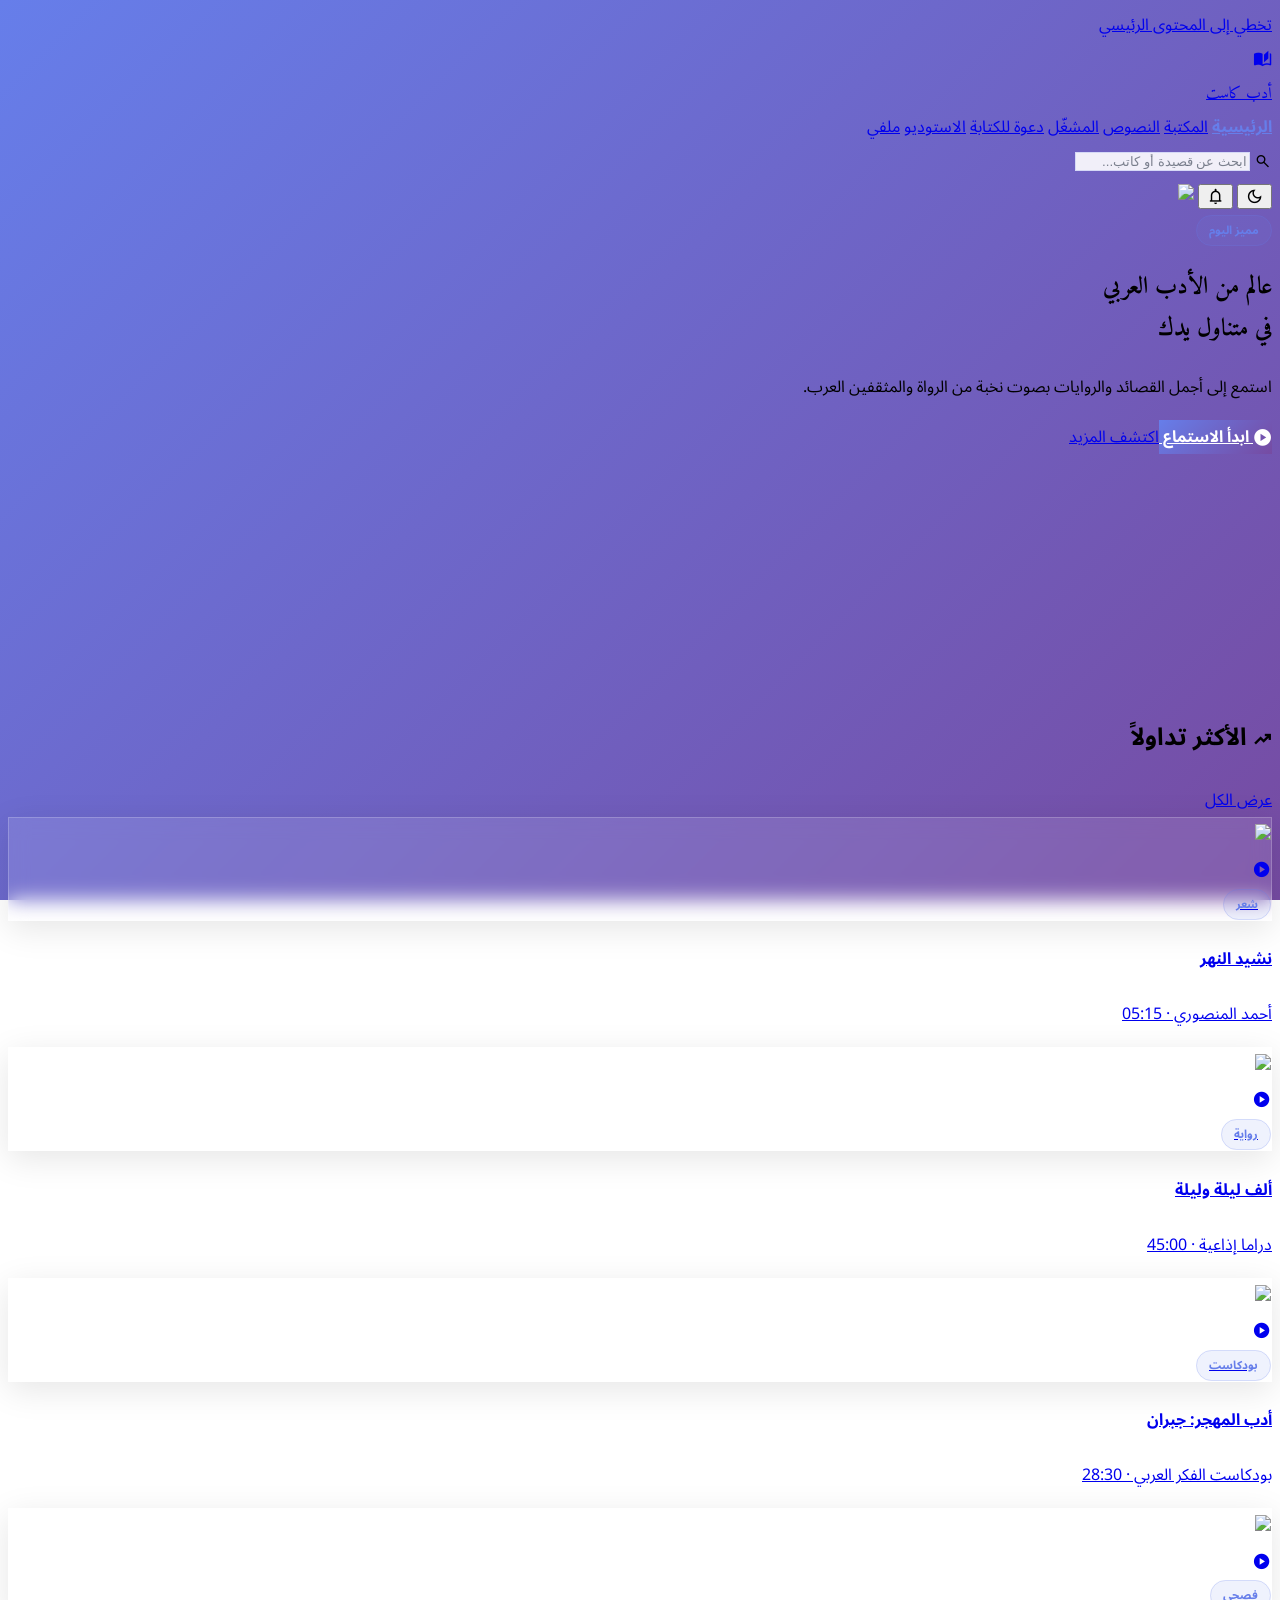
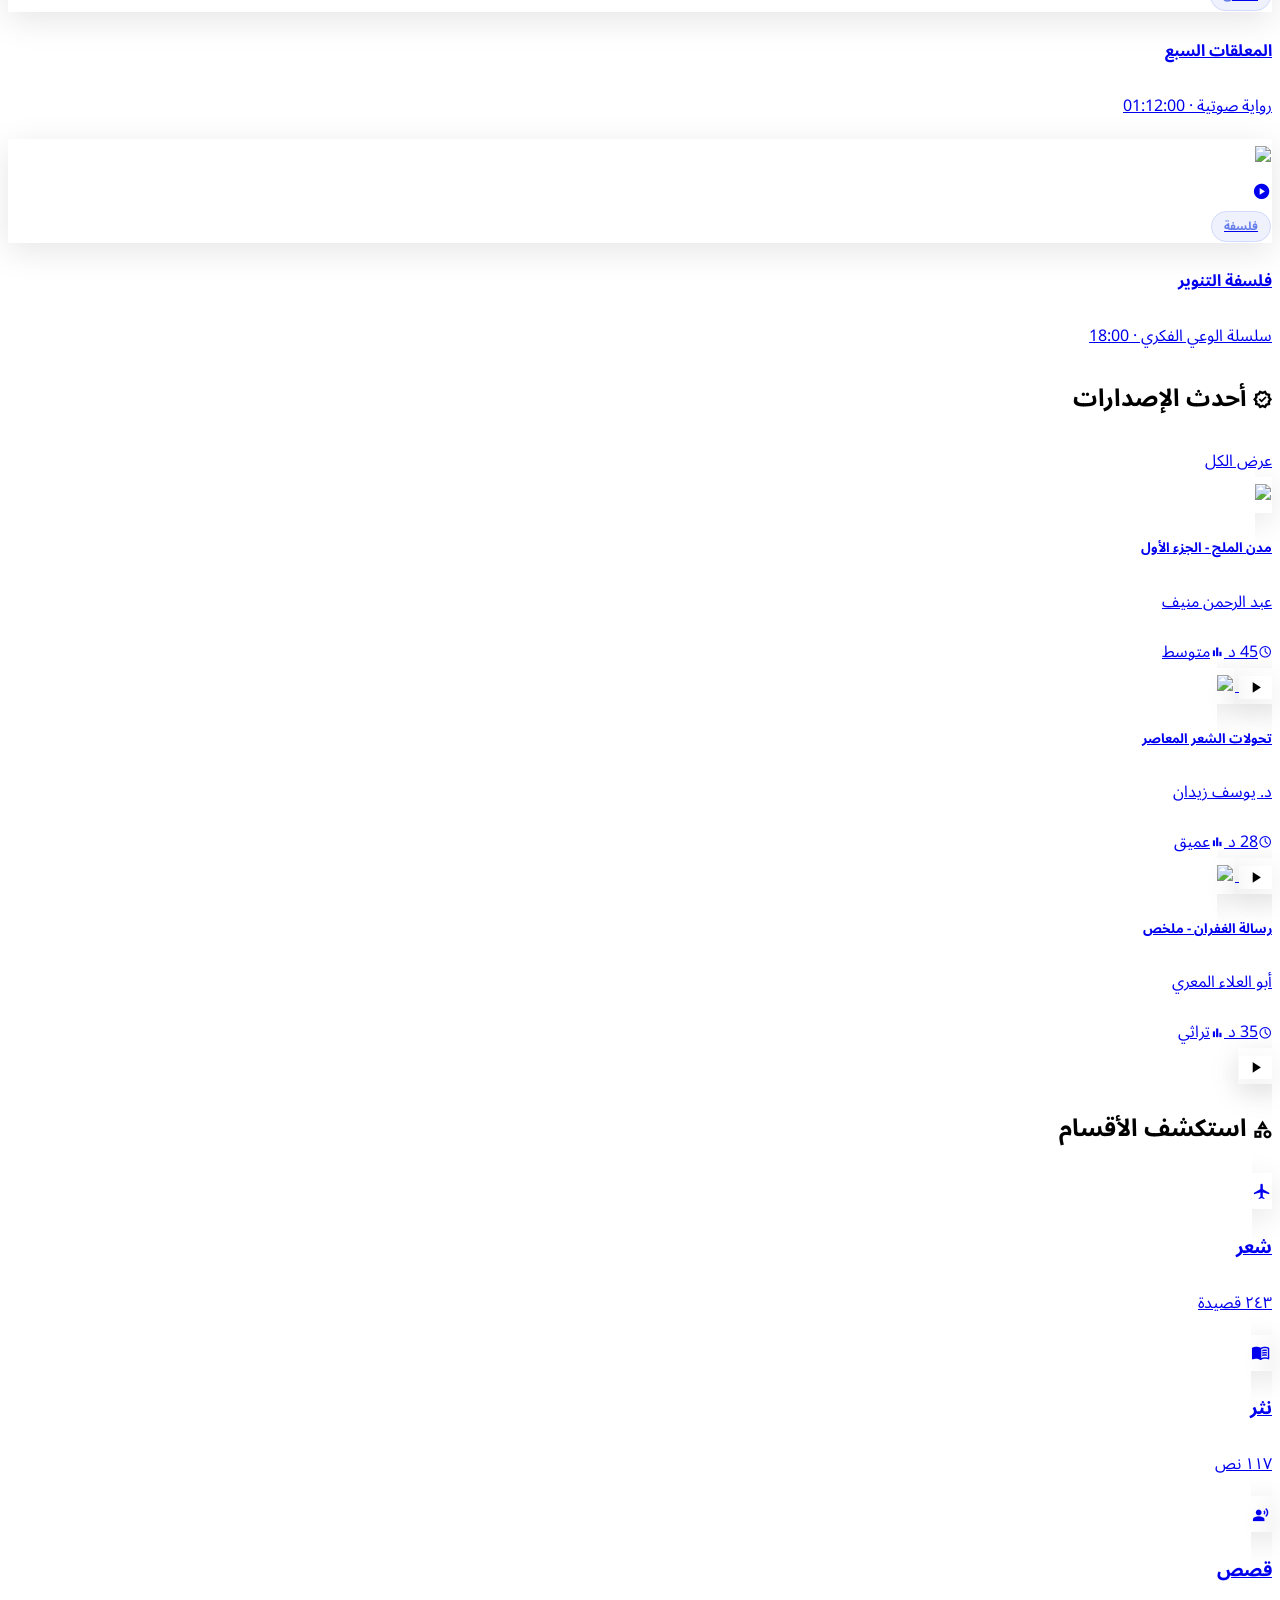
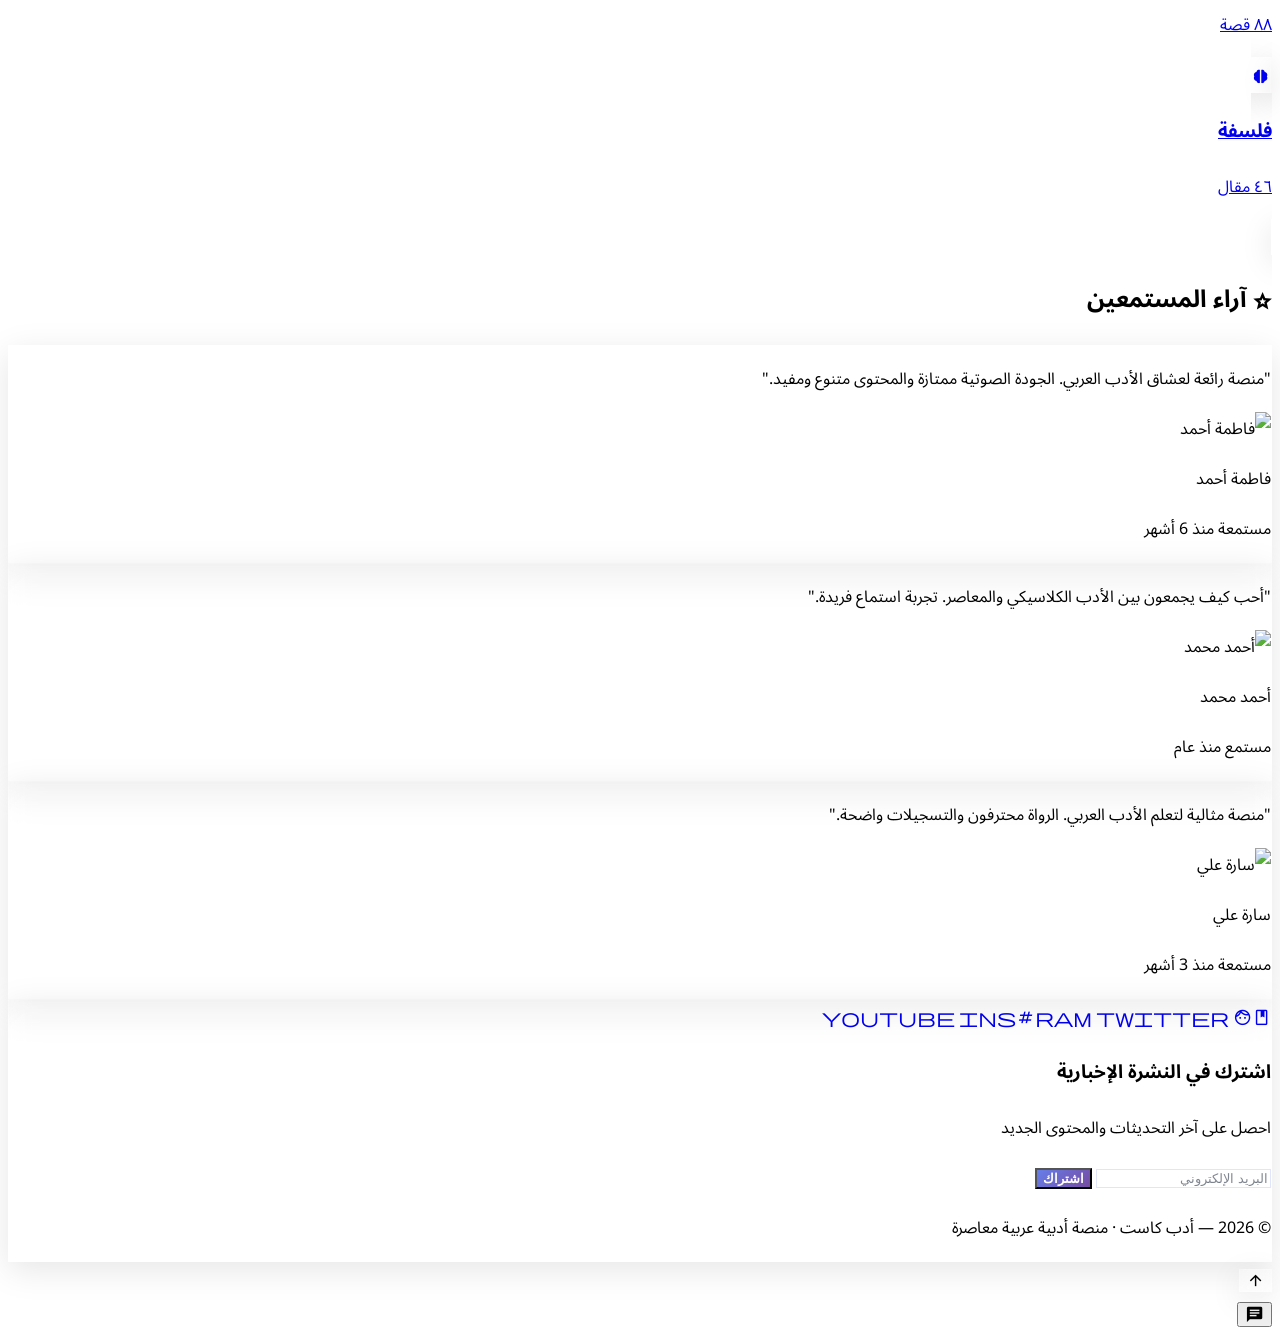
==== index.html @ 37cb01d5 "initial commit" ====
<!DOCTYPE html>
<html dir="rtl" lang="ar" class="dark">
<head>
<meta charset="utf-8"/>
<meta name="viewport" content="width=device-width, initial-scale=1.0"/>
<meta name="description" content="أدب كاست - منصة أدبية عربية للاستماع إلى القصائد والروايات بصوت نخبة من الرواة والمثقفين العرب"/>
<meta name="keywords" content="أدب عربي, قصائد, روايات, بودكاست, استماع, أدب كاست"/>
<meta property="og:title" content="أدب كاست - موسوعة أدبية عربية"/>
<meta property="og:description" content="استمع إلى أجمل الأدب العربي بصوت الرواة المحترفين"/>
<meta property="og:image" content="https://images.unsplash.com/photo-1532012197267-da84d127e765?w=1200&q=80"/>
<meta property="og:url" content="https://adabcast.com"/>
<meta name="twitter:card" content="summary_large_image"/>
<link rel="canonical" href="https://adabcast.com"/>
<link rel="icon" href="data:image/svg+xml,<svg xmlns='http://www.w3.org/2000/svg' viewBox='0 0 100 100'><text y='.9em' font-size='90'>📖</text></svg>"/>
<title>أدب كاست — موسوعة أدبية عربية</title>
<script src="https://cdn.tailwindcss.com?plugins=forms,container-queries"></script>
<link href="https://fonts.googleapis.com/css2?family=Noto+Sans+Arabic:wght@300;400;500;600;700;800;900&family=Amiri:ital,wght@0,400;0,700;1,400&display=swap" rel="stylesheet"/>
<link href="https://fonts.googleapis.com/css2?family=Material+Symbols+Outlined:wght,FILL@100..700,0..1&display=swap" rel="stylesheet"/>
<link rel="stylesheet" href="styles.css"/>
</head>
<body class="bg-bg-dark text-text-primary min-h-screen">

<!-- Floating shapes for visual appeal -->
<div class="floating-shape w-16 h-16 top-10 left-10"></div>
<div class="floating-shape w-12 h-12 top-20 right-20"></div>
<div class="floating-shape w-20 h-20 bottom-20 left-20"></div>
<div class="floating-shape w-8 h-8 bottom-40 right-10"></div>

<!-- Preloader -->
<div id="preloader" class="fixed inset-0 bg-bg-dark flex items-center justify-center z-50">
  <div class="animate-spin rounded-full h-12 w-12 border-b-2 border-primary"></div>
</div>

<!-- Skip to content -->
<a href="#main-content" class="sr-only focus:not-sr-only focus:absolute focus:top-4 focus:left-4 bg-primary text-bg-dark px-4 py-2 rounded-lg z-50">تخطي إلى المحتوى الرئيسي</a>

<!-- ===== TOP NAV ===== -->
<header class="sticky top-0 z-50 bg-bg-dark/95 backdrop-blur-md border-b border-primary/10 px-4 lg:px-8 h-16 flex items-center justify-between shadow-lg">
  <div class="flex items-center gap-6">
    <!-- Logo -->
    <a href="index.html" class="flex items-center gap-2">
      <div class="w-8 h-8 bg-primary rounded-lg flex items-center justify-center text-bg-dark">
        <span class="ms text-lg" style="font-variation-settings:'FILL' 1">auto_stories</span>
      </div>
      <span class="amiri text-xl font-bold text-primary">أدب كاست</span>
    </a>
    <!-- Nav links desktop -->
    <nav class="hidden lg:flex items-center gap-1">
      <a href="index.html" class="nav-link active px-3 py-1.5 rounded-lg text-sm hover:text-primary">الرئيسية</a>
      <a href="library.html" class="nav-link px-3 py-1.5 rounded-lg text-sm hover:text-primary text-text-secondary">المكتبة</a>
      <a href="texts.html" class="nav-link px-3 py-1.5 rounded-lg text-sm hover:text-primary text-text-secondary">النصوص</a>
      <a href="player.html" class="nav-link px-3 py-1.5 rounded-lg text-sm hover:text-primary text-text-secondary">المشغّل</a>
      <a href="submit.html" class="nav-link px-3 py-1.5 rounded-lg text-sm hover:text-primary text-text-secondary">دعوة للكتابة</a>
      <a href="studio.html" class="nav-link px-3 py-1.5 rounded-lg text-sm hover:text-primary text-text-secondary">الاستوديو</a>
      <a href="profile.html" class="nav-link px-3 py-1.5 rounded-lg text-sm hover:text-primary text-text-secondary">ملفي</a>
    </nav>
  </div>
  <div class="flex items-center gap-3">
    <!-- Search -->
    <div class="relative hidden md:block">
      <span class="ms absolute right-3 top-1/2 -translate-y-1/2 text-primary/70" style="font-size:1.1rem">search</span>
      <input class="pr-9 pl-4 py-2 rounded-full text-sm w-52 bg-bg-card border border-primary/20 text-text-primary placeholder-text-secondary focus:border-primary/50 transition-colors" placeholder="ابحث عن قصيدة أو كاتب..."/>
    </div>
    <button onclick="toggleDarkMode()" class="w-9 h-9 rounded-full bg-bg-card border border-primary/20 text-primary flex items-center justify-center hover:bg-primary hover:text-bg-light hover:border-primary transition-all" aria-label="تبديل الوضع المظلم">
      <span class="ms" id="dark-mode-icon">dark_mode</span>
    </button>
    <button class="w-9 h-9 rounded-full bg-bg-card border border-primary/20 text-primary flex items-center justify-center hover:bg-primary hover:text-bg-light hover:border-primary transition-all">
      <span class="ms">notifications</span>
    </button>
    <a href="profile.html" class="w-9 h-9 rounded-full overflow-hidden border-2 border-primary/30 block hover:border-primary/60 transition-all">
      <img src="https://i.pravatar.cc/40?img=3" class="w-full h-full object-cover"/>
    </a>
  </div>
</header>

<!-- ===== PAGES WRAPPER ===== -->
<div id="pages">

<!-- ============================================================ -->
<!-- HOME PAGE -->
<!-- ============================================================ -->
<div id="page-home" class="page active">

  <!-- Hero Banner -->
  <section class="relative overflow-hidden" style="height:480px" id="main-content">
    <div class="absolute inset-0" style="background:linear-gradient(to left, rgba(10,10,10,0.85) 0%, rgba(10,10,10,0.4) 60%), url('https://images.unsplash.com/photo-1532012197267-da84d127e765?w=1600&q=80') center/cover"></div>
    <div class="absolute inset-0 bg-gradient-to-t from-bg-dark via-transparent to-transparent"></div>
    <div class="relative h-full flex flex-col justify-center px-8 lg:px-20 max-w-2xl">
      <span class="tag mb-4 w-fit">مميز اليوم</span>
      <h1 class="amiri text-4xl lg:text-6xl font-bold leading-tight mb-4 text-white drop-shadow-lg">عالم من الأدب العربي<br/>في متناول يدك</h1>
      <p class="text-text-secondary text-lg mb-8 leading-relaxed">استمع إلى أجمل القصائد والروايات بصوت نخبة من الرواة والمثقفين العرب.</p>
      <div class="flex gap-3">
        <a href="player.html" class="btn-primary px-6 py-3 rounded-full flex items-center gap-2 inline-flex">
          <span class="ms" style="font-variation-settings:'FILL' 1">play_circle</span>
          ابدأ الاستماع
        </a>
        <a href="library.html" class="px-6 py-3 rounded-full border border-primary/30 bg-bg-card/50 hover:bg-bg-card hover:border-primary/50 transition-all inline-block text-text-primary hover:text-primary">
          اكتشف المزيد
        </a>
      </div>
    </div>
    <div class="absolute bottom-6 left-1/2 -translate-x-1/2 flex gap-2">
      <div class="w-6 h-1.5 rounded-full bg-primary"></div>
      <div class="w-1.5 h-1.5 rounded-full bg-white/30"></div>
      <div class="w-1.5 h-1.5 rounded-full bg-white/30"></div>
    </div>
  </section>

  <div class="px-6 lg:px-12 py-10 flex-1">

    <!-- Trending -->
    <section class="mb-12">
      <div class="flex items-center justify-between mb-6">
        <h2 class="text-xl font-bold flex items-center gap-2 text-white drop-shadow-lg"><span class="ms text-primary">trending_up</span> الأكثر تداولاً</h2>
        <a href="library.html" class="text-primary text-sm font-semibold hover:underline">عرض الكل</a>
      </div>
      <div class="flex gap-5 overflow-x-auto no-scrollbar pb-2">
        <!-- cards -->
        <a href="player.html" class="flex-none w-52 hover-lift block">
          <div class="relative aspect-square rounded-xl overflow-hidden mb-3 glass-card">
            <img src="https://images.unsplash.com/photo-1481627834876-b7833e8f5570?w=400&q=80" class="w-full h-full object-cover"/>
            <div class="absolute inset-0 bg-black/20 opacity-0 hover:opacity-100 transition flex items-center justify-center">
              <span class="ms text-white text-5xl" style="font-variation-settings:'FILL' 1">play_circle</span>
            </div>
            <span class="absolute top-2 right-2 tag text-xs">شعر</span>
          </div>
          <h4 class="font-bold truncate text-sm text-white drop-shadow-lg">نشيد النهر</h4>
          <p class="text-xs text-text-secondary">أحمد المنصوري · 05:15</p>
        </a>
        <a href="player.html" class="flex-none w-52 hover-lift block">
          <div class="relative aspect-square rounded-xl overflow-hidden mb-3 glass-card">
            <img src="https://images.unsplash.com/photo-1544716278-ca5e3f4abd8c?w=400&q=80" class="w-full h-full object-cover"/>
            <div class="absolute inset-0 bg-black/20 opacity-0 hover:opacity-100 transition flex items-center justify-center">
              <span class="ms text-white text-5xl" style="font-variation-settings:'FILL' 1">play_circle</span>
            </div>
            <span class="absolute top-2 right-2 tag text-xs">رواية</span>
          </div>
          <h4 class="font-bold truncate text-sm text-white drop-shadow-lg">ألف ليلة وليلة</h4>
          <p class="text-xs text-text-secondary">دراما إذاعية · 45:00</p>
        </a>
        <a href="player.html" class="flex-none w-52 hover-lift block">
          <div class="relative aspect-square rounded-xl overflow-hidden mb-3 glass-card">
            <img src="https://images.unsplash.com/photo-1550399105-c4db5fb85c18?w=400&q=80" class="w-full h-full object-cover"/>
            <div class="absolute inset-0 bg-black/20 opacity-0 hover:opacity-100 transition flex items-center justify-center">
              <span class="ms text-white text-5xl" style="font-variation-settings:'FILL' 1">play_circle</span>
            </div>
            <span class="absolute top-2 right-2 tag text-xs">بودكاست</span>
          </div>
          <h4 class="font-bold truncate text-sm text-white drop-shadow-lg">أدب المهجر: جبران</h4>
          <p class="text-xs text-text-secondary">بودكاست الفكر العربي · 28:30</p>
        </a>
        <a href="player.html" class="flex-none w-52 hover-lift block">
          <div class="relative aspect-square rounded-xl overflow-hidden mb-3 glass-card">
            <img src="https://images.unsplash.com/photo-1457369804613-52c61a468e7d?w=400&q=80" class="w-full h-full object-cover"/>
            <div class="absolute inset-0 bg-black/20 opacity-0 hover:opacity-100 transition flex items-center justify-center">
              <span class="ms text-white text-5xl" style="font-variation-settings:'FILL' 1">play_circle</span>
            </div>
            <span class="absolute top-2 right-2 tag text-xs">فصحى</span>
          </div>
          <h4 class="font-bold truncate text-sm text-white drop-shadow-lg">المعلقات السبع</h4>
          <p class="text-xs text-text-secondary">رواية صوتية · 01:12:00</p>
        </a>
        <a href="player.html" class="flex-none w-52 hover-lift block">
          <div class="relative aspect-square rounded-xl overflow-hidden mb-3 glass-card">
            <img src="https://images.unsplash.com/photo-1491841573634-28140fc7ced7?w=400&q=80" class="w-full h-full object-cover"/>
            <div class="absolute inset-0 bg-black/20 opacity-0 hover:opacity-100 transition flex items-center justify-center">
              <span class="ms text-white text-5xl" style="font-variation-settings:'FILL' 1">play_circle</span>
            </div>
            <span class="absolute top-2 right-2 tag text-xs">فلسفة</span>
          </div>
          <h4 class="font-bold truncate text-sm text-white drop-shadow-lg">فلسفة التنوير</h4>
          <p class="text-xs text-text-secondary">سلسلة الوعي الفكري · 18:00</p>
        </a>
      </div>
    </section>

    <!-- Latest Releases -->
    <section class="mb-12">
      <div class="flex items-center justify-between mb-6">
        <h2 class="text-xl font-bold flex items-center gap-2 text-white drop-shadow-lg"><span class="ms text-primary">new_releases</span> أحدث الإصدارات</h2>
        <a href="library.html" class="text-primary text-sm font-semibold hover:underline">عرض الكل</a>
      </div>
      <div class="grid grid-cols-1 md:grid-cols-2 lg:grid-cols-3 gap-4">
        <a href="player.html" class="flex items-center gap-4 p-4 glass-card hover-lift block">
          <img src="https://images.unsplash.com/photo-1532012197267-da84d127e765?w=120&q=80" class="w-16 h-16 rounded-lg object-cover flex-none"/>
          <div class="flex-1 min-w-0">
            <h5 class="font-bold truncate text-sm text-white drop-shadow-lg">مدن الملح - الجزء الأول</h5>
            <p class="text-xs text-text-secondary mb-2">عبد الرحمن منيف</p>
            <div class="flex gap-3 text-xs text-text-secondary">
              <span class="flex items-center gap-1"><span class="ms" style="font-size:0.9rem">schedule</span>45 د</span>
              <span class="flex items-center gap-1"><span class="ms" style="font-size:0.9rem">bar_chart</span>متوسط</span>
            </div>
          </div>
          <button class="w-9 h-9 rounded-full glass-card text-primary flex items-center justify-center hover:bg-primary hover:text-white transition flex-none">
            <span class="ms" style="font-variation-settings:'FILL' 1">play_arrow</span>
          </button>
        </a>
        <a href="player.html" class="flex items-center gap-4 p-4 glass-card hover-lift block">
          <img src="https://images.unsplash.com/photo-1544716278-ca5e3f4abd8c?w=120&q=80" class="w-16 h-16 rounded-lg object-cover flex-none"/>
          <div class="flex-1 min-w-0">
            <h5 class="font-bold truncate text-sm text-white drop-shadow-lg">تحولات الشعر المعاصر</h5>
            <p class="text-xs text-text-secondary mb-2">د. يوسف زيدان</p>
            <div class="flex gap-3 text-xs text-text-secondary">
              <span class="flex items-center gap-1"><span class="ms" style="font-size:0.9rem">schedule</span>28 د</span>
              <span class="flex items-center gap-1"><span class="ms" style="font-size:0.9rem">bar_chart</span>عميق</span>
            </div>
          </div>
          <button class="w-9 h-9 rounded-full glass-card text-primary flex items-center justify-center hover:bg-primary hover:text-white transition flex-none">
            <span class="ms" style="font-variation-settings:'FILL' 1">play_arrow</span>
          </button>
        </a>
        <a href="player.html" class="flex items-center gap-4 p-4 glass-card hover-lift block">
          <img src="https://images.unsplash.com/photo-1550399105-c4db5fb85c18?w=120&q=80" class="w-16 h-16 rounded-lg object-cover flex-none"/>
          <div class="flex-1 min-w-0">
            <h5 class="font-bold truncate text-sm text-white drop-shadow-lg">رسالة الغفران - ملخص</h5>
            <p class="text-xs text-text-secondary mb-2">أبو العلاء المعري</p>
            <div class="flex gap-3 text-xs text-text-secondary">
              <span class="flex items-center gap-1"><span class="ms" style="font-size:0.9rem">schedule</span>35 د</span>
              <span class="flex items-center gap-1"><span class="ms" style="font-size:0.9rem">bar_chart</span>تراثي</span>
            </div>
          </div>
          <button class="w-9 h-9 rounded-full glass-card text-primary flex items-center justify-center hover:bg-primary hover:text-white transition flex-none">
            <span class="ms" style="font-variation-settings:'FILL' 1">play_arrow</span>
          </button>
        </a>
      </div>
    </section>

    <!-- Categories -->
    <section>
      <h2 class="text-xl font-bold mb-6 flex items-center gap-2 text-white drop-shadow-lg"><span class="ms text-primary">category</span> استكشف الأقسام</h2>
      <div class="grid grid-cols-2 md:grid-cols-4 gap-4">
        <a href="library.html" class="glass-card rounded-xl p-5 text-center hover-lift block">
          <span class="ms text-primary text-4xl mb-3 block text-white drop-shadow-lg" style="font-variation-settings:'FILL' 1">flight</span>
          <h3 class="font-bold">شعر</h3>
          <p class="text-xs text-text-secondary mt-1">٢٤٣ قصيدة</p>
        </a>
        <a href="library.html" class="glass-card rounded-xl p-5 text-center hover-lift block">
          <span class="ms text-primary text-4xl mb-3 block text-white drop-shadow-lg" style="font-variation-settings:'FILL' 1">menu_book</span>
          <h3 class="font-bold">نثر</h3>
          <p class="text-xs text-text-secondary mt-1">١١٧ نص</p>
        </a>
        <a href="library.html" class="glass-card rounded-xl p-5 text-center hover-lift block">
          <span class="ms text-primary text-4xl mb-3 block text-white drop-shadow-lg" style="font-variation-settings:'FILL' 1">record_voice_over</span>
          <h3 class="font-bold">قصص</h3>
          <p class="text-xs text-text-secondary mt-1">٨٨ قصة</p>
        </a>
        <a href="library.html" class="glass-card rounded-xl p-5 text-center hover-lift block">
          <span class="ms text-primary text-4xl mb-3 block text-white drop-shadow-lg" style="font-variation-settings:'FILL' 1">neurology</span>
          <h3 class="font-bold">فلسفة</h3>
          <p class="text-xs text-text-secondary mt-1">٤٦ مقال</p>
        </a>
      </div>
    </section>

    <!-- Testimonials -->
    <section class="mt-12">
      <h2 class="text-xl font-bold mb-6 flex items-center gap-2 text-white drop-shadow-lg"><span class="ms text-primary">star</span> آراء المستمعين</h2>
      <div class="grid grid-cols-1 md:grid-cols-3 gap-4">
        <div class="glass-card rounded-xl p-6 hover-lift">
          <p class="text-sm text-text-secondary mb-4">"منصة رائعة لعشاق الأدب العربي. الجودة الصوتية ممتازة والمحتوى متنوع ومفيد."</p>
          <div class="flex items-center gap-2">
            <img src="https://i.pravatar.cc/40?img=1" class="w-8 h-8 rounded-full" loading="lazy" alt="فاطمة أحمد"/>
            <div>
              <p class="text-sm font-bold">فاطمة أحمد</p>
              <p class="text-xs text-text-secondary">مستمعة منذ 6 أشهر</p>
            </div>
          </div>
        </div>
        <div class="glass-card rounded-xl p-6 hover-lift">
          <p class="text-sm text-text-secondary mb-4">"أحب كيف يجمعون بين الأدب الكلاسيكي والمعاصر. تجربة استماع فريدة."</p>
          <div class="flex items-center gap-2">
            <img src="https://i.pravatar.cc/40?img=2" class="w-8 h-8 rounded-full" loading="lazy" alt="أحمد محمد"/>
            <div>
              <p class="text-sm font-bold">أحمد محمد</p>
              <p class="text-xs text-text-secondary">مستمع منذ عام</p>
            </div>
          </div>
        </div>
        <div class="glass-card rounded-xl p-6 hover-lift">
          <p class="text-sm text-text-secondary mb-4">"منصة مثالية لتعلم الأدب العربي. الرواة محترفون والتسجيلات واضحة."</p>
          <div class="flex items-center gap-2">
            <img src="https://i.pravatar.cc/40?img=3" class="w-8 h-8 rounded-full" loading="lazy" alt="سارة علي"/>
            <div>
              <p class="text-sm font-bold">سارة علي</p>
              <p class="text-xs text-text-secondary">مستمعة منذ 3 أشهر</p>
            </div>
          </div>
        </div>
      </div>
    </section>

  </div>

  <!-- Footer -->
  <footer class="glass-card text-center py-6 text-xs text-text-secondary border-t border-white/20">
    <div class="flex justify-center gap-4 mb-4">
      <a href="#" class="text-text-secondary hover:text-primary transition hover:scale-110" aria-label="فيسبوك"><span class="ms">facebook</span></a>
      <a href="#" class="text-text-secondary hover:text-primary transition hover:scale-110" aria-label="تويتر"><span class="ms">twitter</span></a>
      <a href="#" class="text-text-secondary hover:text-primary transition hover:scale-110" aria-label="إنستغرام"><span class="ms">instagram</span></a>
      <a href="#" class="text-text-secondary hover:text-primary transition hover:scale-110" aria-label="يوتيوب"><span class="ms">youtube</span></a>
    </div>
    <div class="border-t border-white/20 pt-6 mt-6">
      <h3 class="font-bold mb-2 text-white drop-shadow-lg">اشترك في النشرة الإخبارية</h3>
      <p class="text-xs text-text-secondary mb-4">احصل على آخر التحديثات والمحتوى الجديد</p>
      <div class="flex gap-2 max-w-xs mx-auto">
        <input type="email" placeholder="البريد الإلكتروني" class="flex-1 px-3 py-2 rounded-lg text-sm bg-bg-card border border-primary/20 text-text-primary placeholder-text-secondary focus:border-primary/50 transition-colors" aria-label="البريد الإلكتروني"/>
        <button onclick="subscribeNewsletter()" class="btn-primary px-4 py-2 rounded-lg text-sm hover-lift">اشتراك</button>
      </div>
    </div>
    <p class="mt-4 text-text-secondary">© 2026 — أدب كاست · منصة أدبية عربية معاصرة</p>
  </footer>
</div>

</div>

<!-- Back to top -->
<button onclick="window.scrollTo({top:0,behavior:'smooth'})" class="fixed bottom-20 left-7 z-40 w-12 h-12 glass-card text-primary rounded-full shadow-lg flex items-center justify-center opacity-0 transition-all hover:scale-110 hover:shadow-xl" id="back-to-top" aria-label="العودة إلى الأعلى">
  <span class="ms">arrow_upward</span>
</button>

<!-- Floating chat button -->
<div class="fixed bottom-7 left-7 z-[100]">
  <button class="w-14 h-14 bg-primary text-bg-dark rounded-full shadow-2xl shadow-primary/30 flex items-center justify-center overflow-hidden relative group">
    <span class="absolute inset-0 bg-white/20 scale-0 group-hover:scale-150 rounded-full transition-transform duration-500"></span>
    <span class="ms text-2xl relative z-10" style="font-variation-settings:'FILL' 1;animation:pulse-ring 2s ease-out infinite;">chat</span>
  </button>
</div>

<script src="script.js"></script>
</body>
</html>
---- styles.css ----
* { box-sizing: border-box; }
body { 
  font-family: 'Noto Sans Arabic', sans-serif; 
  background: linear-gradient(135deg, #667eea 0%, #764ba2 100%);
  background-attachment: fixed;
  min-height: 100vh;
}
.amiri { font-family: 'Amiri', serif; }
::-webkit-scrollbar { width: 5px; height: 5px; }
::-webkit-scrollbar-track { background: rgba(255,255,255,0.1); border-radius: 10px; }
::-webkit-scrollbar-thumb { background: rgba(102,126,234,0.6); border-radius: 10px; }
::-webkit-scrollbar-thumb:hover { background: #667eea; }
.no-scrollbar::-webkit-scrollbar { display: none; }
.no-scrollbar { -ms-overflow-style: none; scrollbar-width: none; }
.page { display: none; }
.page.active { display: flex; flex-direction: column; min-height: calc(100vh - 64px); }
.nav-link { transition: color 0.2s; }
.nav-link.active { color: #667eea; font-weight: 700; }
.progress-bar { cursor: pointer; }
@keyframes pulse-ring { 0% { transform: scale(0.95); opacity: 1; } 70% { transform: scale(1.1); opacity: 0; } 100% { transform: scale(0.95); opacity: 0; } }
.pulse-ring::before { content: ''; position: absolute; inset: -6px; border-radius: 50%; border: 2px solid #667eea; animation: pulse-ring 1.8s ease-out infinite; }
@keyframes waveform { 0%, 100% { height: 8px; } 50% { height: 24px; } }
.wave-bar { animation: waveform 1s ease-in-out infinite; background: #667eea; border-radius: 2px; width: 3px; }
.wave-bar:nth-child(2) { animation-delay: 0.15s; }
.wave-bar:nth-child(3) { animation-delay: 0.3s; }
.wave-bar:nth-child(4) { animation-delay: 0.45s; }
.wave-bar:nth-child(5) { animation-delay: 0.6s; }
.sidebar-link { transition: all 0.18s; }
.sidebar-link.active { background: rgba(102,126,234,0.15); color: #667eea; }
.card-hover { transition: transform 0.2s, box-shadow 0.2s; }
.card-hover:hover { transform: translateY(-2px); box-shadow: 0 8px 30px rgba(102,126,234,0.2); }
.btn-primary { background: linear-gradient(135deg, #667eea 0%, #764ba2 100%); color: white; font-weight: 700; transition: all 0.2s; }
.btn-primary:hover { background: linear-gradient(135deg, #764ba2 0%, #667eea 100%); box-shadow: 0 4px 20px rgba(102,126,234,0.4); }
.tag { background: rgba(102,126,234,0.1); color: #667eea; border: 1px solid rgba(102,126,234,0.2); border-radius: 9999px; padding: 2px 12px; font-size: 0.72rem; font-weight: 700; }
input, select, textarea { background: rgba(255,255,255,0.9) !important; border: 1px solid rgba(102,126,234,0.2) !important; color: #2d3748 !important; }
input:focus, select:focus, textarea:focus { border-color: #667eea !important; outline: none; box-shadow: 0 0 0 2px rgba(102,126,234,0.15); }
input::placeholder, textarea::placeholder { color: rgba(45,55,72,0.6) !important; }
option { background: #f8f9fa; color: #2d3748; }
.stat-card { background: rgba(255,255,255,0.9); border: 1px solid rgba(102,126,234,0.2); border-radius: 0.75rem; padding: 1.25rem; backdrop-filter: blur(10px); }
.upload-zone { border: 2px dashed rgba(102,126,234,0.4); border-radius: 1rem; transition: all 0.2s; }
.upload-zone:hover { border-color: #667eea; background: rgba(102,126,234,0.05); }
.ms { font-family: 'Material Symbols Outlined'; font-size: 1.2rem; line-height: 1; display: inline-block; vertical-align: middle; }

/* Glassmorphism effect for cards */
.glass-card {
  background: rgba(255, 255, 255, 0.1);
  backdrop-filter: blur(10px);
  border: 1px solid rgba(255, 255, 255, 0.2);
  box-shadow: 0 8px 32px rgba(0, 0, 0, 0.1);
}

/* Beautiful gradient backgrounds */
.gradient-bg {
  background: linear-gradient(135deg, #667eea 0%, #764ba2 50%, #f093fb 100%);
}

.gradient-text {
  background: linear-gradient(135deg, #667eea 0%, #764ba2 100%);
  -webkit-background-clip: text;
  -webkit-text-fill-color: transparent;
  background-clip: text;
}

/* Enhanced hover effects */
.hover-lift {
  transition: all 0.3s cubic-bezier(0.4, 0, 0.2, 1);
}

.hover-lift:hover {
  transform: translateY(-8px) scale(1.02);
  box-shadow: 0 20px 40px rgba(102, 126, 234, 0.3);
}

/* Animated background particles */
@keyframes float {
  0%, 100% { transform: translateY(0px) rotate(0deg); }
  50% { transform: translateY(-20px) rotate(180deg); }
}

.floating-shape {
  position: absolute;
  border-radius: 50%;
  background: rgba(102, 126, 234, 0.1);
  animation: float 6s ease-in-out infinite;
}

.floating-shape:nth-child(1) { top: 10%; left: 10%; animation-delay: 0s; }
.floating-shape:nth-child(2) { top: 20%; right: 10%; animation-delay: 2s; }
.floating-shape:nth-child(3) { bottom: 20%; left: 20%; animation-delay: 4s; }
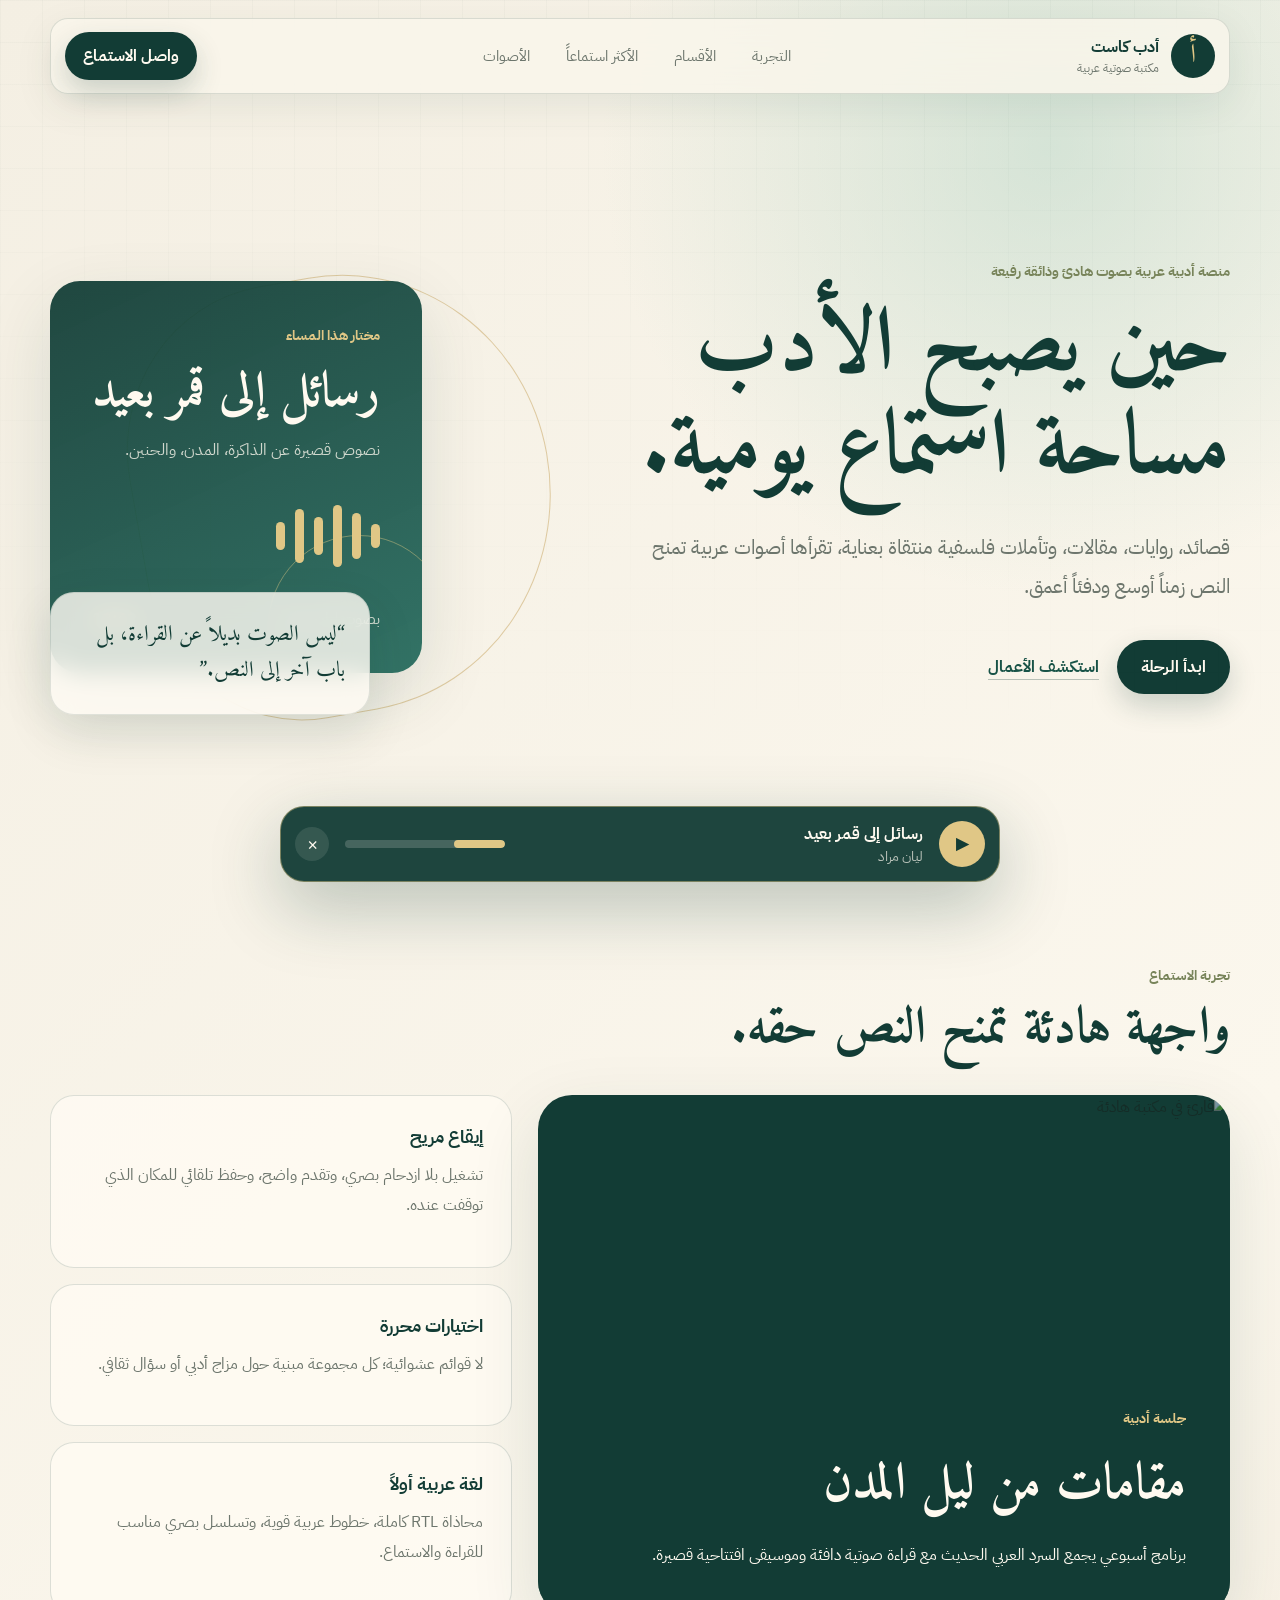
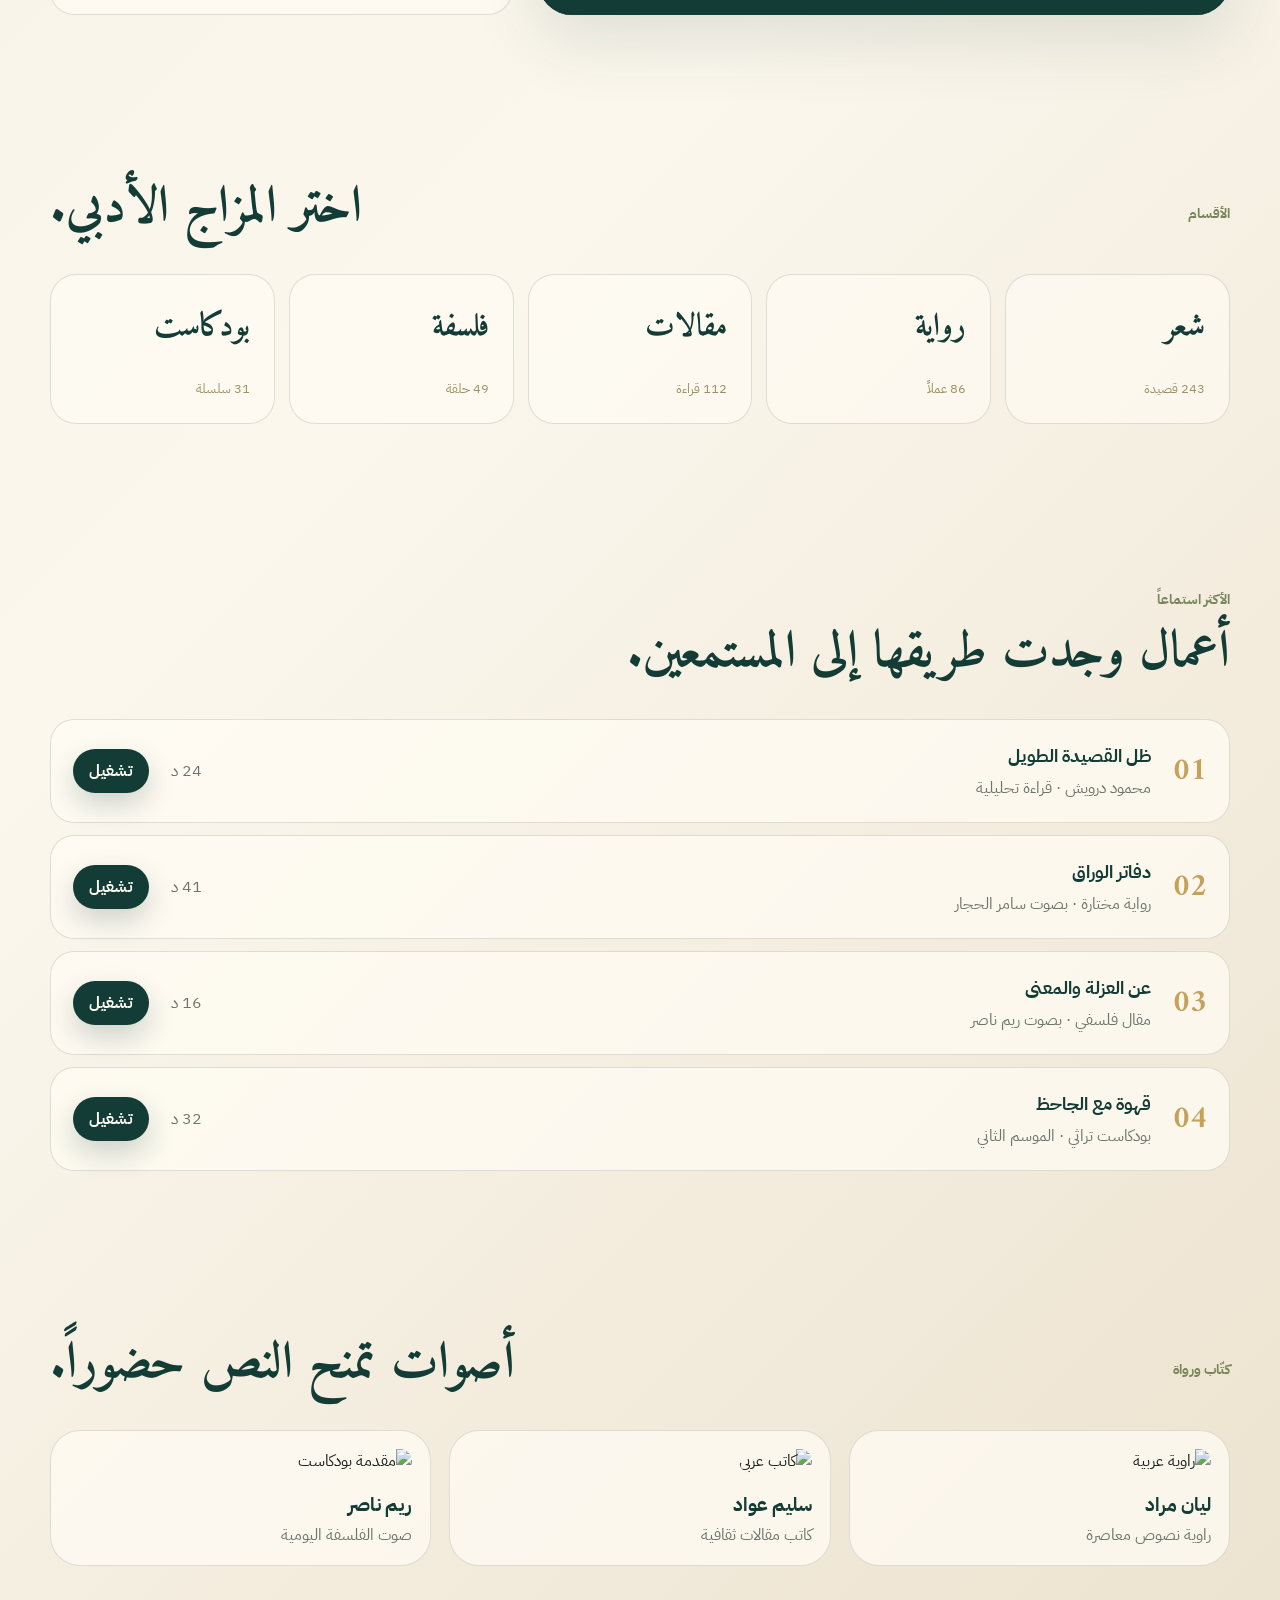
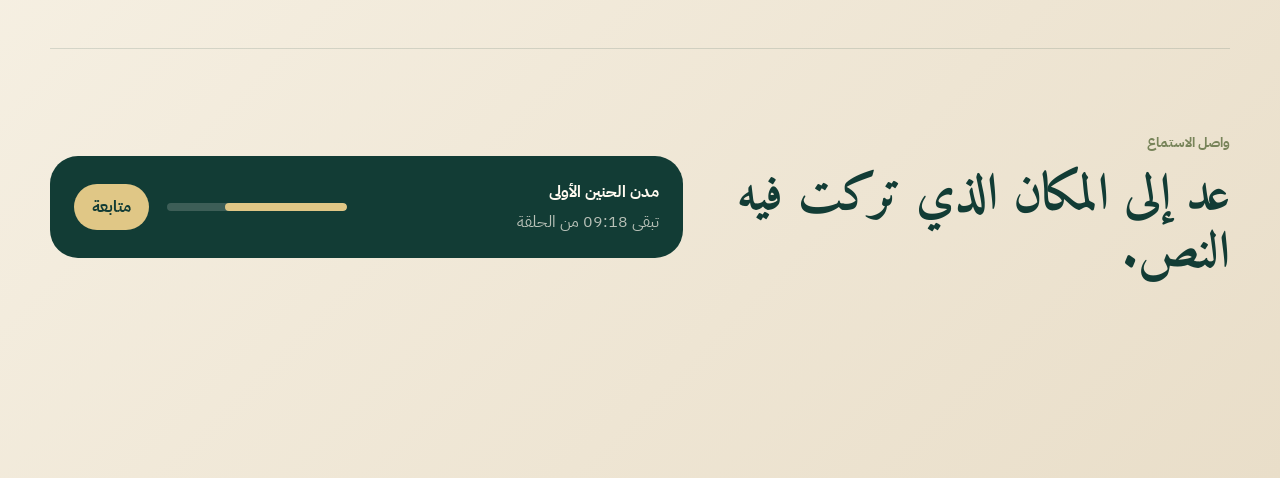
==== commit 48c6cdc6: "Redesign Arabic RTL homepage" ====
--- a/index.html
+++ b/index.html
@@ -1,332 +1,212 @@
 <!DOCTYPE html>
-<html dir="rtl" lang="ar" class="dark">
+<html lang="ar" dir="rtl">
 <head>
-<meta charset="utf-8"/>
-<meta name="viewport" content="width=device-width, initial-scale=1.0"/>
-<meta name="description" content="أدب كاست - منصة أدبية عربية للاستماع إلى القصائد والروايات بصوت نخبة من الرواة والمثقفين العرب"/>
-<meta name="keywords" content="أدب عربي, قصائد, روايات, بودكاست, استماع, أدب كاست"/>
-<meta property="og:title" content="أدب كاست - موسوعة أدبية عربية"/>
-<meta property="og:description" content="استمع إلى أجمل الأدب العربي بصوت الرواة المحترفين"/>
-<meta property="og:image" content="https://images.unsplash.com/photo-1532012197267-da84d127e765?w=1200&q=80"/>
-<meta property="og:url" content="https://adabcast.com"/>
-<meta name="twitter:card" content="summary_large_image"/>
-<link rel="canonical" href="https://adabcast.com"/>
-<link rel="icon" href="data:image/svg+xml,<svg xmlns='http://www.w3.org/2000/svg' viewBox='0 0 100 100'><text y='.9em' font-size='90'>📖</text></svg>"/>
-<title>أدب كاست — موسوعة أدبية عربية</title>
-<script src="https://cdn.tailwindcss.com?plugins=forms,container-queries"></script>
-<link href="https://fonts.googleapis.com/css2?family=Noto+Sans+Arabic:wght@300;400;500;600;700;800;900&family=Amiri:ital,wght@0,400;0,700;1,400&display=swap" rel="stylesheet"/>
-<link href="https://fonts.googleapis.com/css2?family=Material+Symbols+Outlined:wght,FILL@100..700,0..1&display=swap" rel="stylesheet"/>
-<link rel="stylesheet" href="styles.css"/>
+  <meta charset="UTF-8">
+  <meta name="viewport" content="width=device-width, initial-scale=1.0">
+  <meta name="description" content="أدب كاست - منصة عربية راقية للاستماع إلى الأدب، الشعر، الرواية، المقالات، والفلسفة.">
+  <title>أدب كاست | منصة الأدب العربي المسموع</title>
+  <link rel="preconnect" href="https://fonts.googleapis.com">
+  <link rel="preconnect" href="https://fonts.gstatic.com" crossorigin>
+  <link href="https://fonts.googleapis.com/css2?family=Amiri:wght@400;700&family=IBM+Plex+Sans+Arabic:wght@300;400;500;600;700&display=swap" rel="stylesheet">
+  <link rel="stylesheet" href="styles.css">
 </head>
-<body class="bg-bg-dark text-text-primary min-h-screen">
-
-<!-- Floating shapes for visual appeal -->
-<div class="floating-shape w-16 h-16 top-10 left-10"></div>
-<div class="floating-shape w-12 h-12 top-20 right-20"></div>
-<div class="floating-shape w-20 h-20 bottom-20 left-20"></div>
-<div class="floating-shape w-8 h-8 bottom-40 right-10"></div>
-
-<!-- Preloader -->
-<div id="preloader" class="fixed inset-0 bg-bg-dark flex items-center justify-center z-50">
-  <div class="animate-spin rounded-full h-12 w-12 border-b-2 border-primary"></div>
-</div>
-
-<!-- Skip to content -->
-<a href="#main-content" class="sr-only focus:not-sr-only focus:absolute focus:top-4 focus:left-4 bg-primary text-bg-dark px-4 py-2 rounded-lg z-50">تخطي إلى المحتوى الرئيسي</a>
-
-<!-- ===== TOP NAV ===== -->
-<header class="sticky top-0 z-50 bg-bg-dark/95 backdrop-blur-md border-b border-primary/10 px-4 lg:px-8 h-16 flex items-center justify-between shadow-lg">
-  <div class="flex items-center gap-6">
-    <!-- Logo -->
-    <a href="index.html" class="flex items-center gap-2">
-      <div class="w-8 h-8 bg-primary rounded-lg flex items-center justify-center text-bg-dark">
-        <span class="ms text-lg" style="font-variation-settings:'FILL' 1">auto_stories</span>
-      </div>
-      <span class="amiri text-xl font-bold text-primary">أدب كاست</span>
+<body>
+  <header class="site-header">
+    <a class="brand" href="#top" aria-label="أدب كاست">
+      <span class="brand-mark">أ</span>
+      <span>
+        <strong>أدب كاست</strong>
+        <small>مكتبة صوتية عربية</small>
+      </span>
     </a>
-    <!-- Nav links desktop -->
-    <nav class="hidden lg:flex items-center gap-1">
-      <a href="index.html" class="nav-link active px-3 py-1.5 rounded-lg text-sm hover:text-primary">الرئيسية</a>
-      <a href="library.html" class="nav-link px-3 py-1.5 rounded-lg text-sm hover:text-primary text-text-secondary">المكتبة</a>
-      <a href="texts.html" class="nav-link px-3 py-1.5 rounded-lg text-sm hover:text-primary text-text-secondary">النصوص</a>
-      <a href="player.html" class="nav-link px-3 py-1.5 rounded-lg text-sm hover:text-primary text-text-secondary">المشغّل</a>
-      <a href="submit.html" class="nav-link px-3 py-1.5 rounded-lg text-sm hover:text-primary text-text-secondary">دعوة للكتابة</a>
-      <a href="studio.html" class="nav-link px-3 py-1.5 rounded-lg text-sm hover:text-primary text-text-secondary">الاستوديو</a>
-      <a href="profile.html" class="nav-link px-3 py-1.5 rounded-lg text-sm hover:text-primary text-text-secondary">ملفي</a>
+
+    <button class="menu-toggle" type="button" aria-label="فتح القائمة" aria-expanded="false">☰</button>
+
+    <nav class="site-nav" aria-label="التنقل الرئيسي">
+      <a href="#experience">التجربة</a>
+      <a href="#categories">الأقسام</a>
+      <a href="#listened">الأكثر استماعاً</a>
+      <a href="#voices">الأصوات</a>
     </nav>
-  </div>
-  <div class="flex items-center gap-3">
-    <!-- Search -->
-    <div class="relative hidden md:block">
-      <span class="ms absolute right-3 top-1/2 -translate-y-1/2 text-primary/70" style="font-size:1.1rem">search</span>
-      <input class="pr-9 pl-4 py-2 rounded-full text-sm w-52 bg-bg-card border border-primary/20 text-text-primary placeholder-text-secondary focus:border-primary/50 transition-colors" placeholder="ابحث عن قصيدة أو كاتب..."/>
+
+    <a class="header-action" href="#continue">واصل الاستماع</a>
+  </header>
+
+  <main id="top">
+    <section class="hero section-shell">
+      <div class="hero-copy">
+        <p class="eyebrow">منصة أدبية عربية بصوت هادئ وذائقة رفيعة</p>
+        <h1>حين يصبح الأدب مساحة استماع يومية.</h1>
+        <p class="hero-text">
+          قصائد، روايات، مقالات، وتأملات فلسفية منتقاة بعناية، تقرأها أصوات عربية تمنح النص زمناً أوسع ودفئاً أعمق.
+        </p>
+        <div class="hero-actions">
+          <a class="primary-btn" href="#experience">ابدأ الرحلة</a>
+          <a class="text-link" href="#listened">استكشف الأعمال</a>
+        </div>
+      </div>
+
+      <div class="hero-stage" aria-label="تجربة استماع مميزة">
+        <div class="listening-panel">
+          <span class="panel-kicker">مختار هذا المساء</span>
+          <h2>رسائل إلى قمر بعيد</h2>
+          <p>نصوص قصيرة عن الذاكرة، المدن، والحنين.</p>
+          <div class="sound-rail" aria-hidden="true">
+            <span></span><span></span><span></span><span></span><span></span><span></span>
+          </div>
+          <div class="panel-meta">
+            <span>بصوت ليان مراد</span>
+            <strong>18:42</strong>
+          </div>
+        </div>
+        <div class="quote-strip">
+          <p>“ليس الصوت بديلاً عن القراءة، بل باب آخر إلى النص.”</p>
+        </div>
+      </div>
+    </section>
+
+    <section class="featured section-shell" id="experience">
+      <div class="section-heading">
+        <p class="eyebrow">تجربة الاستماع</p>
+        <h2>واجهة هادئة تمنح النص حقه.</h2>
+      </div>
+      <div class="experience-layout">
+        <article class="feature-focus">
+          <img src="https://images.unsplash.com/photo-1519682337058-a94d519337bc?auto=format&fit=crop&w=1100&q=80" alt="قارئ في مكتبة هادئة">
+          <div>
+            <span>جلسة أدبية</span>
+            <h3>مقامات من ليل المدن</h3>
+            <p>برنامج أسبوعي يجمع السرد العربي الحديث مع قراءة صوتية دافئة وموسيقى افتتاحية قصيرة.</p>
+          </div>
+        </article>
+        <div class="feature-notes">
+          <div>
+            <strong>إيقاع مريح</strong>
+            <p>تشغيل بلا ازدحام بصري، وتقدم واضح، وحفظ تلقائي للمكان الذي توقفت عنده.</p>
+          </div>
+          <div>
+            <strong>اختيارات محررة</strong>
+            <p>لا قوائم عشوائية؛ كل مجموعة مبنية حول مزاج أدبي أو سؤال ثقافي.</p>
+          </div>
+          <div>
+            <strong>لغة عربية أولاً</strong>
+            <p>محاذاة RTL كاملة، خطوط عربية قوية، وتسلسل بصري مناسب للقراءة والاستماع.</p>
+          </div>
+        </div>
+      </div>
+    </section>
+
+    <section class="categories section-shell" id="categories">
+      <div class="section-heading compact">
+        <p class="eyebrow">الأقسام</p>
+        <h2>اختر المزاج الأدبي.</h2>
+      </div>
+      <div class="category-grid">
+        <button type="button" data-filter="شعر"><span>شعر</span><small>243 قصيدة</small></button>
+        <button type="button" data-filter="رواية"><span>رواية</span><small>86 عملاً</small></button>
+        <button type="button" data-filter="مقالات"><span>مقالات</span><small>112 قراءة</small></button>
+        <button type="button" data-filter="فلسفة"><span>فلسفة</span><small>49 حلقة</small></button>
+        <button type="button" data-filter="بودكاست"><span>بودكاست</span><small>31 سلسلة</small></button>
+      </div>
+    </section>
+
+    <section class="most-listened section-shell" id="listened">
+      <div class="section-heading">
+        <p class="eyebrow">الأكثر استماعاً</p>
+        <h2>أعمال وجدت طريقها إلى المستمعين.</h2>
+      </div>
+      <div class="works-list">
+        <article>
+          <span class="work-rank">01</span>
+          <div>
+            <h3>ظل القصيدة الطويل</h3>
+            <p>محمود درويش · قراءة تحليلية</p>
+          </div>
+          <time>24 د</time>
+          <button type="button" class="play-work" data-title="ظل القصيدة الطويل" data-artist="محمود درويش">تشغيل</button>
+        </article>
+        <article>
+          <span class="work-rank">02</span>
+          <div>
+            <h3>دفاتر الوراق</h3>
+            <p>رواية مختارة · بصوت سامر الحجار</p>
+          </div>
+          <time>41 د</time>
+          <button type="button" class="play-work" data-title="دفاتر الوراق" data-artist="سامر الحجار">تشغيل</button>
+        </article>
+        <article>
+          <span class="work-rank">03</span>
+          <div>
+            <h3>عن العزلة والمعنى</h3>
+            <p>مقال فلسفي · بصوت ريم ناصر</p>
+          </div>
+          <time>16 د</time>
+          <button type="button" class="play-work" data-title="عن العزلة والمعنى" data-artist="ريم ناصر">تشغيل</button>
+        </article>
+        <article>
+          <span class="work-rank">04</span>
+          <div>
+            <h3>قهوة مع الجاحظ</h3>
+            <p>بودكاست تراثي · الموسم الثاني</p>
+          </div>
+          <time>32 د</time>
+          <button type="button" class="play-work" data-title="قهوة مع الجاحظ" data-artist="بودكاست تراثي">تشغيل</button>
+        </article>
+      </div>
+    </section>
+
+    <section class="voices section-shell" id="voices">
+      <div class="section-heading compact">
+        <p class="eyebrow">كتّاب ورواة</p>
+        <h2>أصوات تمنح النص حضوراً.</h2>
+      </div>
+      <div class="voice-row">
+        <article>
+          <img src="https://images.unsplash.com/photo-1551836022-d5d88e9218df?auto=format&fit=crop&w=500&q=80" alt="راوية عربية">
+          <h3>ليان مراد</h3>
+          <p>راوية نصوص معاصرة</p>
+        </article>
+        <article>
+          <img src="https://images.unsplash.com/photo-1500648767791-00dcc994a43e?auto=format&fit=crop&w=500&q=80" alt="كاتب عربي">
+          <h3>سليم عواد</h3>
+          <p>كاتب مقالات ثقافية</p>
+        </article>
+        <article>
+          <img src="https://images.unsplash.com/photo-1494790108377-be9c29b29330?auto=format&fit=crop&w=500&q=80" alt="مقدمة بودكاست">
+          <h3>ريم ناصر</h3>
+          <p>صوت الفلسفة اليومية</p>
+        </article>
+      </div>
+    </section>
+
+    <section class="continue section-shell" id="continue">
+      <div>
+        <p class="eyebrow">واصل الاستماع</p>
+        <h2>عد إلى المكان الذي تركت فيه النص.</h2>
+      </div>
+      <div class="continue-track">
+        <div class="track-copy">
+          <strong>مدن الحنين الأولى</strong>
+          <span>تبقى 09:18 من الحلقة</span>
+        </div>
+        <div class="track-progress" aria-label="نسبة الاستماع">
+          <span style="width: 68%"></span>
+        </div>
+        <button type="button" class="primary-btn small play-work" data-title="مدن الحنين الأولى" data-artist="ليان مراد">متابعة</button>
+      </div>
+    </section>
+  </main>
+
+  <aside class="mini-player" aria-label="مشغل مصغر">
+    <button class="player-toggle" type="button" aria-label="تشغيل أو إيقاف">▶</button>
+    <div class="mini-copy">
+      <strong id="player-title">رسائل إلى قمر بعيد</strong>
+      <span id="player-artist">ليان مراد</span>
     </div>
-    <button onclick="toggleDarkMode()" class="w-9 h-9 rounded-full bg-bg-card border border-primary/20 text-primary flex items-center justify-center hover:bg-primary hover:text-bg-light hover:border-primary transition-all" aria-label="تبديل الوضع المظلم">
-      <span class="ms" id="dark-mode-icon">dark_mode</span>
-    </button>
-    <button class="w-9 h-9 rounded-full bg-bg-card border border-primary/20 text-primary flex items-center justify-center hover:bg-primary hover:text-bg-light hover:border-primary transition-all">
-      <span class="ms">notifications</span>
-    </button>
-    <a href="profile.html" class="w-9 h-9 rounded-full overflow-hidden border-2 border-primary/30 block hover:border-primary/60 transition-all">
-      <img src="https://i.pravatar.cc/40?img=3" class="w-full h-full object-cover"/>
-    </a>
-  </div>
-</header>
-
-<!-- ===== PAGES WRAPPER ===== -->
-<div id="pages">
-
-<!-- ============================================================ -->
-<!-- HOME PAGE -->
-<!-- ============================================================ -->
-<div id="page-home" class="page active">
-
-  <!-- Hero Banner -->
-  <section class="relative overflow-hidden" style="height:480px" id="main-content">
-    <div class="absolute inset-0" style="background:linear-gradient(to left, rgba(10,10,10,0.85) 0%, rgba(10,10,10,0.4) 60%), url('https://images.unsplash.com/photo-1532012197267-da84d127e765?w=1600&q=80') center/cover"></div>
-    <div class="absolute inset-0 bg-gradient-to-t from-bg-dark via-transparent to-transparent"></div>
-    <div class="relative h-full flex flex-col justify-center px-8 lg:px-20 max-w-2xl">
-      <span class="tag mb-4 w-fit">مميز اليوم</span>
-      <h1 class="amiri text-4xl lg:text-6xl font-bold leading-tight mb-4 text-white drop-shadow-lg">عالم من الأدب العربي<br/>في متناول يدك</h1>
-      <p class="text-text-secondary text-lg mb-8 leading-relaxed">استمع إلى أجمل القصائد والروايات بصوت نخبة من الرواة والمثقفين العرب.</p>
-      <div class="flex gap-3">
-        <a href="player.html" class="btn-primary px-6 py-3 rounded-full flex items-center gap-2 inline-flex">
-          <span class="ms" style="font-variation-settings:'FILL' 1">play_circle</span>
-          ابدأ الاستماع
-        </a>
-        <a href="library.html" class="px-6 py-3 rounded-full border border-primary/30 bg-bg-card/50 hover:bg-bg-card hover:border-primary/50 transition-all inline-block text-text-primary hover:text-primary">
-          اكتشف المزيد
-        </a>
-      </div>
-    </div>
-    <div class="absolute bottom-6 left-1/2 -translate-x-1/2 flex gap-2">
-      <div class="w-6 h-1.5 rounded-full bg-primary"></div>
-      <div class="w-1.5 h-1.5 rounded-full bg-white/30"></div>
-      <div class="w-1.5 h-1.5 rounded-full bg-white/30"></div>
-    </div>
-  </section>
-
-  <div class="px-6 lg:px-12 py-10 flex-1">
-
-    <!-- Trending -->
-    <section class="mb-12">
-      <div class="flex items-center justify-between mb-6">
-        <h2 class="text-xl font-bold flex items-center gap-2 text-white drop-shadow-lg"><span class="ms text-primary">trending_up</span> الأكثر تداولاً</h2>
-        <a href="library.html" class="text-primary text-sm font-semibold hover:underline">عرض الكل</a>
-      </div>
-      <div class="flex gap-5 overflow-x-auto no-scrollbar pb-2">
-        <!-- cards -->
-        <a href="player.html" class="flex-none w-52 hover-lift block">
-          <div class="relative aspect-square rounded-xl overflow-hidden mb-3 glass-card">
-            <img src="https://images.unsplash.com/photo-1481627834876-b7833e8f5570?w=400&q=80" class="w-full h-full object-cover"/>
-            <div class="absolute inset-0 bg-black/20 opacity-0 hover:opacity-100 transition flex items-center justify-center">
-              <span class="ms text-white text-5xl" style="font-variation-settings:'FILL' 1">play_circle</span>
-            </div>
-            <span class="absolute top-2 right-2 tag text-xs">شعر</span>
-          </div>
-          <h4 class="font-bold truncate text-sm text-white drop-shadow-lg">نشيد النهر</h4>
-          <p class="text-xs text-text-secondary">أحمد المنصوري · 05:15</p>
-        </a>
-        <a href="player.html" class="flex-none w-52 hover-lift block">
-          <div class="relative aspect-square rounded-xl overflow-hidden mb-3 glass-card">
-            <img src="https://images.unsplash.com/photo-1544716278-ca5e3f4abd8c?w=400&q=80" class="w-full h-full object-cover"/>
-            <div class="absolute inset-0 bg-black/20 opacity-0 hover:opacity-100 transition flex items-center justify-center">
-              <span class="ms text-white text-5xl" style="font-variation-settings:'FILL' 1">play_circle</span>
-            </div>
-            <span class="absolute top-2 right-2 tag text-xs">رواية</span>
-          </div>
-          <h4 class="font-bold truncate text-sm text-white drop-shadow-lg">ألف ليلة وليلة</h4>
-          <p class="text-xs text-text-secondary">دراما إذاعية · 45:00</p>
-        </a>
-        <a href="player.html" class="flex-none w-52 hover-lift block">
-          <div class="relative aspect-square rounded-xl overflow-hidden mb-3 glass-card">
-            <img src="https://images.unsplash.com/photo-1550399105-c4db5fb85c18?w=400&q=80" class="w-full h-full object-cover"/>
-            <div class="absolute inset-0 bg-black/20 opacity-0 hover:opacity-100 transition flex items-center justify-center">
-              <span class="ms text-white text-5xl" style="font-variation-settings:'FILL' 1">play_circle</span>
-            </div>
-            <span class="absolute top-2 right-2 tag text-xs">بودكاست</span>
-          </div>
-          <h4 class="font-bold truncate text-sm text-white drop-shadow-lg">أدب المهجر: جبران</h4>
-          <p class="text-xs text-text-secondary">بودكاست الفكر العربي · 28:30</p>
-        </a>
-        <a href="player.html" class="flex-none w-52 hover-lift block">
-          <div class="relative aspect-square rounded-xl overflow-hidden mb-3 glass-card">
-            <img src="https://images.unsplash.com/photo-1457369804613-52c61a468e7d?w=400&q=80" class="w-full h-full object-cover"/>
-            <div class="absolute inset-0 bg-black/20 opacity-0 hover:opacity-100 transition flex items-center justify-center">
-              <span class="ms text-white text-5xl" style="font-variation-settings:'FILL' 1">play_circle</span>
-            </div>
-            <span class="absolute top-2 right-2 tag text-xs">فصحى</span>
-          </div>
-          <h4 class="font-bold truncate text-sm text-white drop-shadow-lg">المعلقات السبع</h4>
-          <p class="text-xs text-text-secondary">رواية صوتية · 01:12:00</p>
-        </a>
-        <a href="player.html" class="flex-none w-52 hover-lift block">
-          <div class="relative aspect-square rounded-xl overflow-hidden mb-3 glass-card">
-            <img src="https://images.unsplash.com/photo-1491841573634-28140fc7ced7?w=400&q=80" class="w-full h-full object-cover"/>
-            <div class="absolute inset-0 bg-black/20 opacity-0 hover:opacity-100 transition flex items-center justify-center">
-              <span class="ms text-white text-5xl" style="font-variation-settings:'FILL' 1">play_circle</span>
-            </div>
-            <span class="absolute top-2 right-2 tag text-xs">فلسفة</span>
-          </div>
-          <h4 class="font-bold truncate text-sm text-white drop-shadow-lg">فلسفة التنوير</h4>
-          <p class="text-xs text-text-secondary">سلسلة الوعي الفكري · 18:00</p>
-        </a>
-      </div>
-    </section>
-
-    <!-- Latest Releases -->
-    <section class="mb-12">
-      <div class="flex items-center justify-between mb-6">
-        <h2 class="text-xl font-bold flex items-center gap-2 text-white drop-shadow-lg"><span class="ms text-primary">new_releases</span> أحدث الإصدارات</h2>
-        <a href="library.html" class="text-primary text-sm font-semibold hover:underline">عرض الكل</a>
-      </div>
-      <div class="grid grid-cols-1 md:grid-cols-2 lg:grid-cols-3 gap-4">
-        <a href="player.html" class="flex items-center gap-4 p-4 glass-card hover-lift block">
-          <img src="https://images.unsplash.com/photo-1532012197267-da84d127e765?w=120&q=80" class="w-16 h-16 rounded-lg object-cover flex-none"/>
-          <div class="flex-1 min-w-0">
-            <h5 class="font-bold truncate text-sm text-white drop-shadow-lg">مدن الملح - الجزء الأول</h5>
-            <p class="text-xs text-text-secondary mb-2">عبد الرحمن منيف</p>
-            <div class="flex gap-3 text-xs text-text-secondary">
-              <span class="flex items-center gap-1"><span class="ms" style="font-size:0.9rem">schedule</span>45 د</span>
-              <span class="flex items-center gap-1"><span class="ms" style="font-size:0.9rem">bar_chart</span>متوسط</span>
-            </div>
-          </div>
-          <button class="w-9 h-9 rounded-full glass-card text-primary flex items-center justify-center hover:bg-primary hover:text-white transition flex-none">
-            <span class="ms" style="font-variation-settings:'FILL' 1">play_arrow</span>
-          </button>
-        </a>
-        <a href="player.html" class="flex items-center gap-4 p-4 glass-card hover-lift block">
-          <img src="https://images.unsplash.com/photo-1544716278-ca5e3f4abd8c?w=120&q=80" class="w-16 h-16 rounded-lg object-cover flex-none"/>
-          <div class="flex-1 min-w-0">
-            <h5 class="font-bold truncate text-sm text-white drop-shadow-lg">تحولات الشعر المعاصر</h5>
-            <p class="text-xs text-text-secondary mb-2">د. يوسف زيدان</p>
-            <div class="flex gap-3 text-xs text-text-secondary">
-              <span class="flex items-center gap-1"><span class="ms" style="font-size:0.9rem">schedule</span>28 د</span>
-              <span class="flex items-center gap-1"><span class="ms" style="font-size:0.9rem">bar_chart</span>عميق</span>
-            </div>
-          </div>
-          <button class="w-9 h-9 rounded-full glass-card text-primary flex items-center justify-center hover:bg-primary hover:text-white transition flex-none">
-            <span class="ms" style="font-variation-settings:'FILL' 1">play_arrow</span>
-          </button>
-        </a>
-        <a href="player.html" class="flex items-center gap-4 p-4 glass-card hover-lift block">
-          <img src="https://images.unsplash.com/photo-1550399105-c4db5fb85c18?w=120&q=80" class="w-16 h-16 rounded-lg object-cover flex-none"/>
-          <div class="flex-1 min-w-0">
-            <h5 class="font-bold truncate text-sm text-white drop-shadow-lg">رسالة الغفران - ملخص</h5>
-            <p class="text-xs text-text-secondary mb-2">أبو العلاء المعري</p>
-            <div class="flex gap-3 text-xs text-text-secondary">
-              <span class="flex items-center gap-1"><span class="ms" style="font-size:0.9rem">schedule</span>35 د</span>
-              <span class="flex items-center gap-1"><span class="ms" style="font-size:0.9rem">bar_chart</span>تراثي</span>
-            </div>
-          </div>
-          <button class="w-9 h-9 rounded-full glass-card text-primary flex items-center justify-center hover:bg-primary hover:text-white transition flex-none">
-            <span class="ms" style="font-variation-settings:'FILL' 1">play_arrow</span>
-          </button>
-        </a>
-      </div>
-    </section>
-
-    <!-- Categories -->
-    <section>
-      <h2 class="text-xl font-bold mb-6 flex items-center gap-2 text-white drop-shadow-lg"><span class="ms text-primary">category</span> استكشف الأقسام</h2>
-      <div class="grid grid-cols-2 md:grid-cols-4 gap-4">
-        <a href="library.html" class="glass-card rounded-xl p-5 text-center hover-lift block">
-          <span class="ms text-primary text-4xl mb-3 block text-white drop-shadow-lg" style="font-variation-settings:'FILL' 1">flight</span>
-          <h3 class="font-bold">شعر</h3>
-          <p class="text-xs text-text-secondary mt-1">٢٤٣ قصيدة</p>
-        </a>
-        <a href="library.html" class="glass-card rounded-xl p-5 text-center hover-lift block">
-          <span class="ms text-primary text-4xl mb-3 block text-white drop-shadow-lg" style="font-variation-settings:'FILL' 1">menu_book</span>
-          <h3 class="font-bold">نثر</h3>
-          <p class="text-xs text-text-secondary mt-1">١١٧ نص</p>
-        </a>
-        <a href="library.html" class="glass-card rounded-xl p-5 text-center hover-lift block">
-          <span class="ms text-primary text-4xl mb-3 block text-white drop-shadow-lg" style="font-variation-settings:'FILL' 1">record_voice_over</span>
-          <h3 class="font-bold">قصص</h3>
-          <p class="text-xs text-text-secondary mt-1">٨٨ قصة</p>
-        </a>
-        <a href="library.html" class="glass-card rounded-xl p-5 text-center hover-lift block">
-          <span class="ms text-primary text-4xl mb-3 block text-white drop-shadow-lg" style="font-variation-settings:'FILL' 1">neurology</span>
-          <h3 class="font-bold">فلسفة</h3>
-          <p class="text-xs text-text-secondary mt-1">٤٦ مقال</p>
-        </a>
-      </div>
-    </section>
-
-    <!-- Testimonials -->
-    <section class="mt-12">
-      <h2 class="text-xl font-bold mb-6 flex items-center gap-2 text-white drop-shadow-lg"><span class="ms text-primary">star</span> آراء المستمعين</h2>
-      <div class="grid grid-cols-1 md:grid-cols-3 gap-4">
-        <div class="glass-card rounded-xl p-6 hover-lift">
-          <p class="text-sm text-text-secondary mb-4">"منصة رائعة لعشاق الأدب العربي. الجودة الصوتية ممتازة والمحتوى متنوع ومفيد."</p>
-          <div class="flex items-center gap-2">
-            <img src="https://i.pravatar.cc/40?img=1" class="w-8 h-8 rounded-full" loading="lazy" alt="فاطمة أحمد"/>
-            <div>
-              <p class="text-sm font-bold">فاطمة أحمد</p>
-              <p class="text-xs text-text-secondary">مستمعة منذ 6 أشهر</p>
-            </div>
-          </div>
-        </div>
-        <div class="glass-card rounded-xl p-6 hover-lift">
-          <p class="text-sm text-text-secondary mb-4">"أحب كيف يجمعون بين الأدب الكلاسيكي والمعاصر. تجربة استماع فريدة."</p>
-          <div class="flex items-center gap-2">
-            <img src="https://i.pravatar.cc/40?img=2" class="w-8 h-8 rounded-full" loading="lazy" alt="أحمد محمد"/>
-            <div>
-              <p class="text-sm font-bold">أحمد محمد</p>
-              <p class="text-xs text-text-secondary">مستمع منذ عام</p>
-            </div>
-          </div>
-        </div>
-        <div class="glass-card rounded-xl p-6 hover-lift">
-          <p class="text-sm text-text-secondary mb-4">"منصة مثالية لتعلم الأدب العربي. الرواة محترفون والتسجيلات واضحة."</p>
-          <div class="flex items-center gap-2">
-            <img src="https://i.pravatar.cc/40?img=3" class="w-8 h-8 rounded-full" loading="lazy" alt="سارة علي"/>
-            <div>
-              <p class="text-sm font-bold">سارة علي</p>
-              <p class="text-xs text-text-secondary">مستمعة منذ 3 أشهر</p>
-            </div>
-          </div>
-        </div>
-      </div>
-    </section>
-
-  </div>
-
-  <!-- Footer -->
-  <footer class="glass-card text-center py-6 text-xs text-text-secondary border-t border-white/20">
-    <div class="flex justify-center gap-4 mb-4">
-      <a href="#" class="text-text-secondary hover:text-primary transition hover:scale-110" aria-label="فيسبوك"><span class="ms">facebook</span></a>
-      <a href="#" class="text-text-secondary hover:text-primary transition hover:scale-110" aria-label="تويتر"><span class="ms">twitter</span></a>
-      <a href="#" class="text-text-secondary hover:text-primary transition hover:scale-110" aria-label="إنستغرام"><span class="ms">instagram</span></a>
-      <a href="#" class="text-text-secondary hover:text-primary transition hover:scale-110" aria-label="يوتيوب"><span class="ms">youtube</span></a>
-    </div>
-    <div class="border-t border-white/20 pt-6 mt-6">
-      <h3 class="font-bold mb-2 text-white drop-shadow-lg">اشترك في النشرة الإخبارية</h3>
-      <p class="text-xs text-text-secondary mb-4">احصل على آخر التحديثات والمحتوى الجديد</p>
-      <div class="flex gap-2 max-w-xs mx-auto">
-        <input type="email" placeholder="البريد الإلكتروني" class="flex-1 px-3 py-2 rounded-lg text-sm bg-bg-card border border-primary/20 text-text-primary placeholder-text-secondary focus:border-primary/50 transition-colors" aria-label="البريد الإلكتروني"/>
-        <button onclick="subscribeNewsletter()" class="btn-primary px-4 py-2 rounded-lg text-sm hover-lift">اشتراك</button>
-      </div>
-    </div>
-    <p class="mt-4 text-text-secondary">© 2026 — أدب كاست · منصة أدبية عربية معاصرة</p>
-  </footer>
-</div>
-
-</div>
-
-<!-- Back to top -->
-<button onclick="window.scrollTo({top:0,behavior:'smooth'})" class="fixed bottom-20 left-7 z-40 w-12 h-12 glass-card text-primary rounded-full shadow-lg flex items-center justify-center opacity-0 transition-all hover:scale-110 hover:shadow-xl" id="back-to-top" aria-label="العودة إلى الأعلى">
-  <span class="ms">arrow_upward</span>
-</button>
-
-<!-- Floating chat button -->
-<div class="fixed bottom-7 left-7 z-[100]">
-  <button class="w-14 h-14 bg-primary text-bg-dark rounded-full shadow-2xl shadow-primary/30 flex items-center justify-center overflow-hidden relative group">
-    <span class="absolute inset-0 bg-white/20 scale-0 group-hover:scale-150 rounded-full transition-transform duration-500"></span>
-    <span class="ms text-2xl relative z-10" style="font-variation-settings:'FILL' 1;animation:pulse-ring 2s ease-out infinite;">chat</span>
-  </button>
-</div>
-
-<script src="script.js"></script>
+    <div class="mini-progress"><span></span></div>
+    <button class="player-close" type="button" aria-label="إخفاء المشغل">×</button>
+  </aside>
+
+  <script src="script.js"></script>
 </body>
-</html>+</html>
--- a/styles.css
+++ b/styles.css
@@ -1,89 +1,806 @@
-* { box-sizing: border-box; }
-body { 
-  font-family: 'Noto Sans Arabic', sans-serif; 
-  background: linear-gradient(135deg, #667eea 0%, #764ba2 100%);
-  background-attachment: fixed;
+:root {
+  --cream: #f4efe3;
+  --cream-deep: #e9dec9;
+  --teal-900: #123c35;
+  --teal-800: #185347;
+  --teal-700: #21685a;
+  --mint: #b9d7c8;
+  --mint-soft: #dcebe2;
+  --olive: #78845a;
+  --olive-warm: #9a9364;
+  --gold: #c5a15a;
+  --gold-soft: #e0c786;
+  --ink: #17211d;
+  --muted: #6d766d;
+  --paper: rgba(255, 252, 244, 0.76);
+  --line: rgba(18, 60, 53, 0.14);
+  --shadow: 0 24px 70px rgba(18, 60, 53, 0.12);
+}
+
+* {
+  box-sizing: border-box;
+}
+
+html {
+  scroll-behavior: smooth;
+}
+
+body {
+  margin: 0;
   min-height: 100vh;
-}
-.amiri { font-family: 'Amiri', serif; }
-::-webkit-scrollbar { width: 5px; height: 5px; }
-::-webkit-scrollbar-track { background: rgba(255,255,255,0.1); border-radius: 10px; }
-::-webkit-scrollbar-thumb { background: rgba(102,126,234,0.6); border-radius: 10px; }
-::-webkit-scrollbar-thumb:hover { background: #667eea; }
-.no-scrollbar::-webkit-scrollbar { display: none; }
-.no-scrollbar { -ms-overflow-style: none; scrollbar-width: none; }
-.page { display: none; }
-.page.active { display: flex; flex-direction: column; min-height: calc(100vh - 64px); }
-.nav-link { transition: color 0.2s; }
-.nav-link.active { color: #667eea; font-weight: 700; }
-.progress-bar { cursor: pointer; }
-@keyframes pulse-ring { 0% { transform: scale(0.95); opacity: 1; } 70% { transform: scale(1.1); opacity: 0; } 100% { transform: scale(0.95); opacity: 0; } }
-.pulse-ring::before { content: ''; position: absolute; inset: -6px; border-radius: 50%; border: 2px solid #667eea; animation: pulse-ring 1.8s ease-out infinite; }
-@keyframes waveform { 0%, 100% { height: 8px; } 50% { height: 24px; } }
-.wave-bar { animation: waveform 1s ease-in-out infinite; background: #667eea; border-radius: 2px; width: 3px; }
-.wave-bar:nth-child(2) { animation-delay: 0.15s; }
-.wave-bar:nth-child(3) { animation-delay: 0.3s; }
-.wave-bar:nth-child(4) { animation-delay: 0.45s; }
-.wave-bar:nth-child(5) { animation-delay: 0.6s; }
-.sidebar-link { transition: all 0.18s; }
-.sidebar-link.active { background: rgba(102,126,234,0.15); color: #667eea; }
-.card-hover { transition: transform 0.2s, box-shadow 0.2s; }
-.card-hover:hover { transform: translateY(-2px); box-shadow: 0 8px 30px rgba(102,126,234,0.2); }
-.btn-primary { background: linear-gradient(135deg, #667eea 0%, #764ba2 100%); color: white; font-weight: 700; transition: all 0.2s; }
-.btn-primary:hover { background: linear-gradient(135deg, #764ba2 0%, #667eea 100%); box-shadow: 0 4px 20px rgba(102,126,234,0.4); }
-.tag { background: rgba(102,126,234,0.1); color: #667eea; border: 1px solid rgba(102,126,234,0.2); border-radius: 9999px; padding: 2px 12px; font-size: 0.72rem; font-weight: 700; }
-input, select, textarea { background: rgba(255,255,255,0.9) !important; border: 1px solid rgba(102,126,234,0.2) !important; color: #2d3748 !important; }
-input:focus, select:focus, textarea:focus { border-color: #667eea !important; outline: none; box-shadow: 0 0 0 2px rgba(102,126,234,0.15); }
-input::placeholder, textarea::placeholder { color: rgba(45,55,72,0.6) !important; }
-option { background: #f8f9fa; color: #2d3748; }
-.stat-card { background: rgba(255,255,255,0.9); border: 1px solid rgba(102,126,234,0.2); border-radius: 0.75rem; padding: 1.25rem; backdrop-filter: blur(10px); }
-.upload-zone { border: 2px dashed rgba(102,126,234,0.4); border-radius: 1rem; transition: all 0.2s; }
-.upload-zone:hover { border-color: #667eea; background: rgba(102,126,234,0.05); }
-.ms { font-family: 'Material Symbols Outlined'; font-size: 1.2rem; line-height: 1; display: inline-block; vertical-align: middle; }
-
-/* Glassmorphism effect for cards */
-.glass-card {
-  background: rgba(255, 255, 255, 0.1);
-  backdrop-filter: blur(10px);
-  border: 1px solid rgba(255, 255, 255, 0.2);
-  box-shadow: 0 8px 32px rgba(0, 0, 0, 0.1);
-}
-
-/* Beautiful gradient backgrounds */
-.gradient-bg {
-  background: linear-gradient(135deg, #667eea 0%, #764ba2 50%, #f093fb 100%);
-}
-
-.gradient-text {
-  background: linear-gradient(135deg, #667eea 0%, #764ba2 100%);
-  -webkit-background-clip: text;
-  -webkit-text-fill-color: transparent;
-  background-clip: text;
-}
-
-/* Enhanced hover effects */
-.hover-lift {
-  transition: all 0.3s cubic-bezier(0.4, 0, 0.2, 1);
-}
-
-.hover-lift:hover {
-  transform: translateY(-8px) scale(1.02);
-  box-shadow: 0 20px 40px rgba(102, 126, 234, 0.3);
-}
-
-/* Animated background particles */
-@keyframes float {
-  0%, 100% { transform: translateY(0px) rotate(0deg); }
-  50% { transform: translateY(-20px) rotate(180deg); }
-}
-
-.floating-shape {
+  background:
+    radial-gradient(circle at 82% 4%, rgba(185, 215, 200, 0.55), transparent 28rem),
+    linear-gradient(135deg, var(--cream) 0%, #fbf7ed 48%, var(--cream-deep) 100%);
+  color: var(--ink);
+  font-family: "IBM Plex Sans Arabic", "Tajawal", sans-serif;
+}
+
+body::before {
+  content: "";
+  position: fixed;
+  inset: 0;
+  pointer-events: none;
+  background-image:
+    linear-gradient(rgba(18, 60, 53, 0.025) 1px, transparent 1px),
+    linear-gradient(90deg, rgba(18, 60, 53, 0.025) 1px, transparent 1px);
+  background-size: 42px 42px;
+  mask-image: linear-gradient(to bottom, black, transparent 86%);
+}
+
+a {
+  color: inherit;
+  text-decoration: none;
+}
+
+button,
+input {
+  font: inherit;
+}
+
+.site-header {
+  position: sticky;
+  top: 0;
+  z-index: 10;
+  width: min(1180px, calc(100% - 32px));
+  min-height: 76px;
+  margin: 18px auto 0;
+  padding: 12px 14px;
+  display: grid;
+  grid-template-columns: auto 1fr auto;
+  gap: 20px;
+  align-items: center;
+  background: rgba(250, 246, 235, 0.84);
+  border: 1px solid var(--line);
+  border-radius: 18px;
+  box-shadow: 0 12px 38px rgba(18, 60, 53, 0.08);
+  backdrop-filter: blur(18px);
+}
+
+.brand {
+  display: inline-flex;
+  align-items: center;
+  gap: 12px;
+}
+
+.brand-mark {
+  width: 44px;
+  height: 44px;
+  display: grid;
+  place-items: center;
+  border-radius: 50%;
+  background: var(--teal-900);
+  color: var(--gold-soft);
+  font-family: "Amiri", serif;
+  font-size: 1.65rem;
+  line-height: 1;
+}
+
+.brand strong,
+.brand small {
+  display: block;
+}
+
+.brand strong {
+  color: var(--teal-900);
+  font-weight: 700;
+}
+
+.brand small {
+  color: var(--muted);
+  font-size: 0.76rem;
+}
+
+.site-nav {
+  justify-self: center;
+  display: flex;
+  align-items: center;
+  gap: 8px;
+}
+
+.site-nav a {
+  padding: 10px 14px;
+  border-radius: 999px;
+  color: var(--muted);
+  font-size: 0.94rem;
+  transition: 180ms ease;
+}
+
+.site-nav a:hover {
+  background: var(--mint-soft);
+  color: var(--teal-900);
+}
+
+.header-action,
+.primary-btn,
+.play-work {
+  border: 0;
+  border-radius: 999px;
+  background: var(--teal-900);
+  color: #fffaf0;
+  cursor: pointer;
+  font-weight: 700;
+  box-shadow: 0 12px 28px rgba(18, 60, 53, 0.2);
+  transition: transform 180ms ease, box-shadow 180ms ease, background 180ms ease;
+}
+
+.header-action {
+  padding: 12px 18px;
+  white-space: nowrap;
+}
+
+.primary-btn {
+  display: inline-flex;
+  align-items: center;
+  justify-content: center;
+  padding: 15px 24px;
+}
+
+.primary-btn.small {
+  padding: 11px 18px;
+}
+
+.header-action:hover,
+.primary-btn:hover,
+.play-work:hover {
+  transform: translateY(-2px);
+  background: var(--teal-800);
+  box-shadow: 0 18px 36px rgba(18, 60, 53, 0.24);
+}
+
+.menu-toggle {
+  display: none;
+  border: 1px solid var(--line);
+  background: var(--paper);
+  color: var(--teal-900);
+  border-radius: 12px;
+  padding: 8px 12px;
+}
+
+.section-shell {
+  width: min(1180px, calc(100% - 32px));
+  margin-inline: auto;
+}
+
+.hero {
+  min-height: calc(100vh - 112px);
+  display: grid;
+  grid-template-columns: minmax(0, 1.05fr) minmax(340px, 0.95fr);
+  gap: 56px;
+  align-items: center;
+  padding: 62px 0 84px;
+}
+
+.eyebrow {
+  margin: 0 0 14px;
+  color: var(--olive);
+  font-size: 0.9rem;
+  font-weight: 700;
+  letter-spacing: 0;
+}
+
+.hero h1,
+.section-heading h2,
+.continue h2 {
+  margin: 0;
+  color: var(--teal-900);
+  font-family: "Amiri", serif;
+  font-weight: 700;
+  line-height: 1.15;
+}
+
+.hero h1 {
+  max-width: 760px;
+  font-size: clamp(3.1rem, 7vw, 6.9rem);
+}
+
+.hero-text {
+  max-width: 640px;
+  margin: 26px 0 0;
+  color: var(--muted);
+  font-size: clamp(1.04rem, 2vw, 1.22rem);
+  line-height: 2;
+}
+
+.hero-actions {
+  margin-top: 34px;
+  display: flex;
+  align-items: center;
+  gap: 18px;
+  flex-wrap: wrap;
+}
+
+.text-link {
+  color: var(--teal-800);
+  font-weight: 700;
+  border-bottom: 1px solid rgba(18, 60, 53, 0.28);
+}
+
+.hero-stage {
+  position: relative;
+  min-height: 560px;
+  display: grid;
+  align-content: center;
+}
+
+.hero-stage::before {
+  content: "";
   position: absolute;
+  inset: 14% 6% 8% 16%;
+  border: 1px solid rgba(197, 161, 90, 0.5);
+  border-radius: 44% 56% 58% 42%;
+  transform: rotate(-10deg);
+}
+
+.listening-panel {
+  position: relative;
+  max-width: 440px;
+  margin-right: auto;
+  padding: 42px;
+  border-radius: 30px;
+  color: #fffaf0;
+  background:
+    linear-gradient(155deg, rgba(18, 60, 53, 0.94), rgba(33, 104, 90, 0.92)),
+    url("https://images.unsplash.com/photo-1524995997946-a1c2e315a42f?auto=format&fit=crop&w=900&q=80") center/cover;
+  box-shadow: var(--shadow);
+  overflow: hidden;
+}
+
+.listening-panel::after {
+  content: "";
+  position: absolute;
+  inset: auto -28px -44px auto;
+  width: 180px;
+  height: 180px;
+  border: 1px solid rgba(224, 199, 134, 0.45);
   border-radius: 50%;
-  background: rgba(102, 126, 234, 0.1);
-  animation: float 6s ease-in-out infinite;
-}
-
-.floating-shape:nth-child(1) { top: 10%; left: 10%; animation-delay: 0s; }
-.floating-shape:nth-child(2) { top: 20%; right: 10%; animation-delay: 2s; }
-.floating-shape:nth-child(3) { bottom: 20%; left: 20%; animation-delay: 4s; }+}
+
+.panel-kicker,
+.feature-focus span {
+  color: var(--gold-soft);
+  font-size: 0.86rem;
+  font-weight: 700;
+}
+
+.listening-panel h2 {
+  position: relative;
+  margin: 16px 0 10px;
+  font-family: "Amiri", serif;
+  font-size: clamp(2rem, 4vw, 3.1rem);
+  line-height: 1.25;
+}
+
+.listening-panel p {
+  position: relative;
+  margin: 0;
+  color: rgba(255, 250, 240, 0.78);
+  line-height: 1.9;
+}
+
+.sound-rail {
+  position: relative;
+  height: 74px;
+  margin: 34px 0;
+  display: flex;
+  align-items: center;
+  gap: 10px;
+}
+
+.sound-rail span {
+  width: 9px;
+  height: 24px;
+  border-radius: 999px;
+  background: var(--gold-soft);
+  animation: rise 1.25s ease-in-out infinite;
+}
+
+.sound-rail span:nth-child(2) { height: 46px; animation-delay: 0.1s; }
+.sound-rail span:nth-child(3) { height: 62px; animation-delay: 0.2s; }
+.sound-rail span:nth-child(4) { height: 38px; animation-delay: 0.3s; }
+.sound-rail span:nth-child(5) { height: 54px; animation-delay: 0.4s; }
+.sound-rail span:nth-child(6) { height: 28px; animation-delay: 0.5s; }
+
+@keyframes rise {
+  50% { transform: scaleY(0.55); opacity: 0.68; }
+}
+
+.panel-meta {
+  position: relative;
+  display: flex;
+  justify-content: space-between;
+  align-items: center;
+  color: rgba(255, 250, 240, 0.78);
+}
+
+.panel-meta strong {
+  color: var(--gold-soft);
+}
+
+.quote-strip {
+  position: absolute;
+  left: 0;
+  bottom: 42px;
+  max-width: 320px;
+  padding: 24px;
+  border: 1px solid rgba(18, 60, 53, 0.12);
+  border-radius: 24px;
+  background: rgba(255, 252, 244, 0.82);
+  box-shadow: 0 18px 48px rgba(18, 60, 53, 0.12);
+  backdrop-filter: blur(12px);
+}
+
+.quote-strip p {
+  margin: 0;
+  color: var(--teal-900);
+  font-family: "Amiri", serif;
+  font-size: 1.35rem;
+  line-height: 1.7;
+}
+
+.featured,
+.categories,
+.most-listened,
+.voices,
+.continue {
+  padding: 82px 0;
+}
+
+.section-heading {
+  max-width: 760px;
+  margin-bottom: 36px;
+}
+
+.section-heading.compact {
+  display: flex;
+  justify-content: space-between;
+  align-items: end;
+  gap: 22px;
+  max-width: none;
+}
+
+.section-heading h2,
+.continue h2 {
+  font-size: clamp(2.2rem, 4vw, 4rem);
+}
+
+.experience-layout {
+  display: grid;
+  grid-template-columns: 1.2fr 0.8fr;
+  gap: 26px;
+}
+
+.feature-focus {
+  min-height: 520px;
+  position: relative;
+  overflow: hidden;
+  border-radius: 34px;
+  background: var(--teal-900);
+  box-shadow: var(--shadow);
+}
+
+.feature-focus img {
+  width: 100%;
+  height: 100%;
+  position: absolute;
+  inset: 0;
+  object-fit: cover;
+  opacity: 0.56;
+}
+
+.feature-focus div {
+  position: absolute;
+  inset: auto 0 0;
+  padding: 44px;
+  color: #fffaf0;
+  background: linear-gradient(to top, rgba(18, 60, 53, 0.94), transparent);
+}
+
+.feature-focus h3 {
+  margin: 10px 0;
+  font-family: "Amiri", serif;
+  font-size: clamp(2rem, 4vw, 3.6rem);
+}
+
+.feature-focus p,
+.feature-notes p {
+  margin: 0;
+  line-height: 1.9;
+}
+
+.feature-notes {
+  display: grid;
+  gap: 16px;
+}
+
+.feature-notes div {
+  padding: 28px;
+  border: 1px solid var(--line);
+  border-radius: 24px;
+  background: var(--paper);
+}
+
+.feature-notes strong {
+  display: block;
+  margin-bottom: 10px;
+  color: var(--teal-900);
+  font-size: 1.1rem;
+}
+
+.feature-notes p {
+  color: var(--muted);
+}
+
+.category-grid {
+  display: grid;
+  grid-template-columns: repeat(5, 1fr);
+  gap: 14px;
+}
+
+.category-grid button {
+  min-height: 150px;
+  padding: 24px;
+  border: 1px solid var(--line);
+  border-radius: 26px;
+  background: rgba(255, 252, 244, 0.64);
+  color: var(--teal-900);
+  cursor: pointer;
+  text-align: right;
+  transition: 180ms ease;
+}
+
+.category-grid button:hover,
+.category-grid button.is-active {
+  background: var(--teal-900);
+  color: #fffaf0;
+  transform: translateY(-4px);
+}
+
+.category-grid span,
+.category-grid small {
+  display: block;
+}
+
+.category-grid span {
+  font-family: "Amiri", serif;
+  font-size: 2rem;
+  font-weight: 700;
+}
+
+.category-grid small {
+  margin-top: 24px;
+  color: var(--olive-warm);
+}
+
+.category-grid button:hover small,
+.category-grid button.is-active small {
+  color: var(--gold-soft);
+}
+
+.works-list {
+  display: grid;
+  gap: 12px;
+}
+
+.works-list article {
+  display: grid;
+  grid-template-columns: auto 1fr auto auto;
+  gap: 22px;
+  align-items: center;
+  padding: 22px;
+  border: 1px solid var(--line);
+  border-radius: 24px;
+  background: rgba(255, 252, 244, 0.72);
+  transition: 180ms ease;
+}
+
+.works-list article:hover {
+  transform: translateX(-4px);
+  box-shadow: 0 16px 48px rgba(18, 60, 53, 0.1);
+}
+
+.work-rank {
+  color: var(--gold);
+  font-family: "Amiri", serif;
+  font-size: 2rem;
+  font-weight: 700;
+}
+
+.works-list h3 {
+  margin: 0 0 6px;
+  color: var(--teal-900);
+  font-size: 1.15rem;
+}
+
+.works-list p,
+.works-list time {
+  margin: 0;
+  color: var(--muted);
+}
+
+.play-work {
+  padding: 10px 16px;
+}
+
+.voice-row {
+  display: grid;
+  grid-template-columns: repeat(3, 1fr);
+  gap: 18px;
+}
+
+.voice-row article {
+  padding: 18px;
+  border: 1px solid var(--line);
+  border-radius: 30px;
+  background: var(--paper);
+}
+
+.voice-row img {
+  width: 100%;
+  aspect-ratio: 4 / 3;
+  object-fit: cover;
+  border-radius: 22px;
+  filter: saturate(0.82);
+}
+
+.voice-row h3 {
+  margin: 18px 0 4px;
+  color: var(--teal-900);
+}
+
+.voice-row p {
+  margin: 0;
+  color: var(--muted);
+}
+
+.continue {
+  margin-bottom: 112px;
+  display: grid;
+  grid-template-columns: 0.9fr 1.1fr;
+  gap: 30px;
+  align-items: center;
+  border-top: 1px solid var(--line);
+}
+
+.continue-track {
+  padding: 24px;
+  display: grid;
+  grid-template-columns: 1fr 180px auto;
+  gap: 18px;
+  align-items: center;
+  border-radius: 28px;
+  background: var(--teal-900);
+  color: #fffaf0;
+}
+
+.track-copy strong,
+.track-copy span {
+  display: block;
+}
+
+.track-copy span {
+  margin-top: 6px;
+  color: rgba(255, 250, 240, 0.7);
+}
+
+.track-progress,
+.mini-progress {
+  height: 8px;
+  overflow: hidden;
+  border-radius: 999px;
+  background: rgba(255, 250, 240, 0.18);
+}
+
+.track-progress span,
+.mini-progress span {
+  display: block;
+  height: 100%;
+  border-radius: inherit;
+  background: var(--gold-soft);
+}
+
+.continue-track .primary-btn {
+  background: var(--gold-soft);
+  color: var(--teal-900);
+  box-shadow: none;
+}
+
+.mini-player {
+  position: fixed;
+  left: 50%;
+  bottom: 18px;
+  z-index: 12;
+  width: min(720px, calc(100% - 28px));
+  transform: translateX(-50%);
+  display: grid;
+  grid-template-columns: auto minmax(0, 1fr) 160px auto;
+  gap: 16px;
+  align-items: center;
+  padding: 14px;
+  border: 1px solid rgba(224, 199, 134, 0.48);
+  border-radius: 24px;
+  background: rgba(18, 60, 53, 0.95);
+  color: #fffaf0;
+  box-shadow: 0 24px 70px rgba(18, 60, 53, 0.28);
+  backdrop-filter: blur(18px);
+}
+
+.player-toggle,
+.player-close {
+  border: 0;
+  cursor: pointer;
+}
+
+.player-toggle {
+  width: 46px;
+  height: 46px;
+  border-radius: 50%;
+  background: var(--gold-soft);
+  color: var(--teal-900);
+  font-weight: 700;
+}
+
+.player-close {
+  width: 34px;
+  height: 34px;
+  border-radius: 50%;
+  background: rgba(255, 250, 240, 0.1);
+  color: #fffaf0;
+  font-size: 1.2rem;
+}
+
+.mini-copy {
+  min-width: 0;
+}
+
+.mini-copy strong,
+.mini-copy span {
+  display: block;
+  overflow: hidden;
+  text-overflow: ellipsis;
+  white-space: nowrap;
+}
+
+.mini-copy span {
+  color: rgba(255, 250, 240, 0.68);
+  font-size: 0.88rem;
+}
+
+.mini-player.is-hidden {
+  display: none;
+}
+
+@media (max-width: 980px) {
+  .site-header {
+    grid-template-columns: 1fr auto;
+  }
+
+  .menu-toggle {
+    display: inline-flex;
+  }
+
+  .site-nav,
+  .header-action {
+    display: none;
+  }
+
+  .site-header.nav-open .site-nav {
+    grid-column: 1 / -1;
+    display: grid;
+    justify-self: stretch;
+    gap: 6px;
+  }
+
+  .hero,
+  .experience-layout,
+  .continue {
+    grid-template-columns: 1fr;
+  }
+
+  .hero-stage {
+    min-height: 470px;
+  }
+
+  .category-grid {
+    grid-template-columns: repeat(2, 1fr);
+  }
+
+  .voice-row {
+    grid-template-columns: 1fr;
+  }
+
+  .continue-track {
+    grid-template-columns: 1fr;
+  }
+}
+
+@media (max-width: 620px) {
+  .site-header,
+  .section-shell {
+    width: min(100% - 22px, 1180px);
+  }
+
+  .hero {
+    padding-top: 42px;
+    gap: 28px;
+  }
+
+  .hero h1 {
+    font-size: 3rem;
+  }
+
+  .hero-actions {
+    align-items: stretch;
+    flex-direction: column;
+  }
+
+  .text-link {
+    align-self: flex-start;
+  }
+
+  .listening-panel {
+    padding: 28px;
+    border-radius: 24px;
+  }
+
+  .quote-strip {
+    position: relative;
+    left: auto;
+    bottom: auto;
+    margin-top: -18px;
+  }
+
+  .section-heading.compact {
+    display: block;
+  }
+
+  .category-grid {
+    grid-template-columns: 1fr;
+  }
+
+  .works-list article {
+    grid-template-columns: auto 1fr;
+  }
+
+  .works-list time,
+  .works-list .play-work {
+    grid-column: 2;
+    justify-self: start;
+  }
+
+  .feature-focus {
+    min-height: 420px;
+  }
+
+  .feature-focus div {
+    padding: 28px;
+  }
+
+  .mini-player {
+    grid-template-columns: auto minmax(0, 1fr) auto;
+  }
+
+  .mini-progress {
+    grid-column: 1 / -1;
+    order: 4;
+  }
+}
